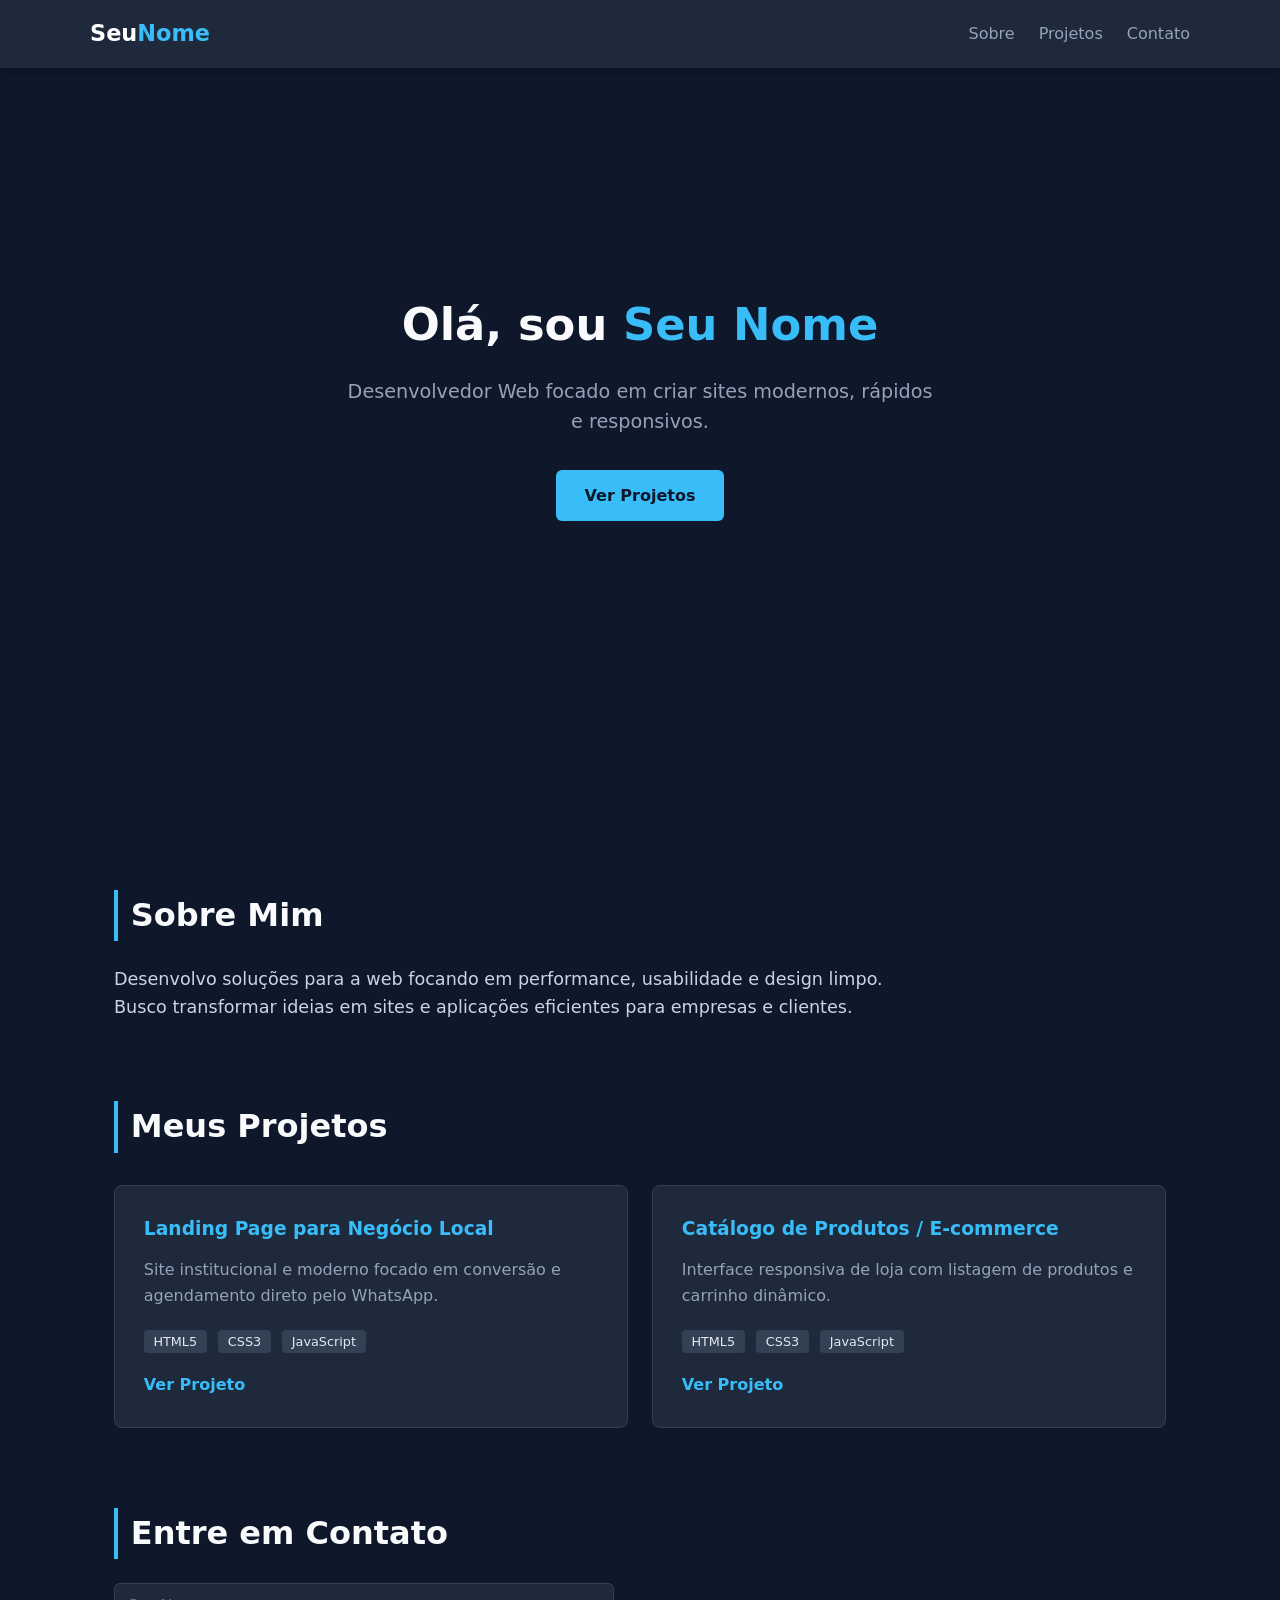
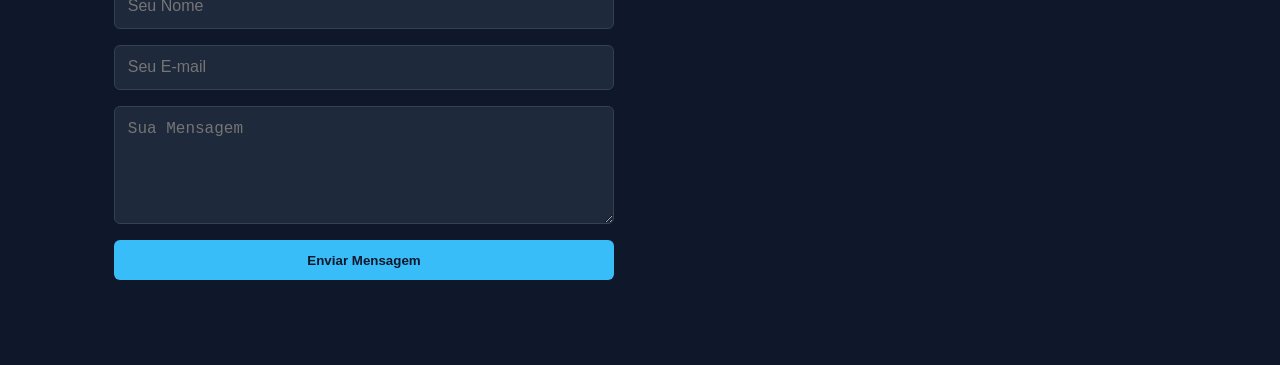
==== index.html @ a0686965 "first commit" ====
<!DOCTYPE html>
<html lang="pt-BR">
<head>
    <meta charset="UTF-8">
    <meta name="viewport" content="width=device-width, initial-scale=1.0">
    <title>Seu Nome | Desenvolvedor Web</title>
    <link rel="stylesheet" href="style.css">
</head>
<body>
    <!-- Cabeçalho / Navegação -->
    <header>
        <nav class="nav-container">
            <a href="#" class="logo">Seu<span>Nome</span></a>
            <ul class="nav-links">
                <li><a href="#sobre">Sobre</a></li>
                <li><a href="#projetos">Projetos</a></li>
                <li><a href="#contato">Contato</a></li>
            </ul>
        </nav>
    </header>

    <!-- Apresentação (Hero) -->
    <section class="hero">
        <h1>Olá, sou <span class="highlight">Seu Nome</span></h1>
        <p>Desenvolvedor Web focado em criar sites modernos, rápidos e responsivos.</p>
        <a href="#projetos" class="btn">Ver Projetos</a>
    </section>

    <!-- Sobre Mim -->
    <section id="sobre" class="section">
        <h2>Sobre Mim</h2>
        <p class="sobre-texto">
            Desenvolvo soluções para a web focando em performance, usabilidade e design limpo. Busco transformar ideias em sites e aplicações eficientes para empresas e clientes.
        </p>
    </section>

    <!-- Projetos -->
    <section id="projetos" class="section">
        <h2>Meus Projetos</h2>
        <div class="grid-projetos">
            <!-- Card Projeto 1 -->
            <div class="card">
                <h3>Landing Page para Negócio Local</h3>
                <p>Site institucional e moderno focado em conversão e agendamento direto pelo WhatsApp.</p>
                <div class="tags">
                    <span>HTML5</span> <span>CSS3</span> <span>JavaScript</span>
                </div>
                <a href="#" class="btn-card">Ver Projeto</a>
            </div>

            <!-- Card Projeto 2 -->
            <div class="card">
                <h3>Catálogo de Produtos / E-commerce</h3>
                <p>Interface responsiva de loja com listagem de produtos e carrinho dinâmico.</p>
                <div class="tags">
                    <span>HTML5</span> <span>CSS3</span> <span>JavaScript</span>
                </div>
                <a href="#" class="btn-card">Ver Projeto</a>
            </div>
        </div>
    </section>

    <!-- Contato -->
    <section id="contato" class="section">
        <h2>Entre em Contato</h2>
        <form id="form-contato">
            <input type="text" placeholder="Seu Nome" required>
            <input type="email" placeholder="Seu E-mail" required>
            <textarea placeholder="Sua Mensagem" rows="5" required></textarea>
            <button type="submit" class="btn">Enviar Mensagem</button>
        </form>
    </section>

    <script src="script.js"></script>
</body>
</html>
---- style.css ----
/* Reset e Estilos Gerais */
* {
    margin: 0;
    padding: 0;
    box-sizing: border-box;
}

body {
    font-family: system-ui, -apple-system, BlinkMacSystemFont, 'Segoe UI', Roboto, sans-serif;
    background-color: #0f172a;
    color: #f8fafc;
    line-height: 1.6;
}

/* Header & Navegação */
header {
    background-color: #1e293b;
    padding: 1rem 2rem;
    position: fixed;
    width: 100%;
    top: 0;
    z-index: 100;
    box-shadow: 0 4px 6px -1px rgba(0, 0, 0, 0.3);
}

.nav-container {
    display: flex;
    justify-content: space-between;
    align-items: center;
    max-width: 1100px;
    margin: 0 auto;
}

.logo {
    font-size: 1.4rem;
    font-weight: bold;
    color: #ffffff;
    text-decoration: none;
}

.logo span {
    color: #38bdf8;
}

.nav-links {
    display: flex;
    list-style: none;
    gap: 1.5rem;
}

.nav-links a {
    color: #94a3b8;
    text-decoration: none;
    transition: color 0.3s;
}

.nav-links a:hover {
    color: #38bdf8;
}

/* Hero Section */
.hero {
    height: 90vh;
    display: flex;
    flex-direction: column;
    justify-content: center;
    align-items: center;
    text-align: center;
    padding: 0 1rem;
}

.hero h1 {
    font-size: 2.8rem;
    margin-bottom: 1rem;
}

.highlight {
    color: #38bdf8;
}

.hero p {
    font-size: 1.2rem;
    color: #94a3b8;
    max-width: 600px;
    margin-bottom: 2rem;
}

.btn {
    background-color: #38bdf8;
    color: #0f172a;
    padding: 0.8rem 1.8rem;
    border-radius: 6px;
    text-decoration: none;
    font-weight: bold;
    border: none;
    cursor: pointer;
    transition: background-color 0.3s, transform 0.2s;
}

.btn:hover {
    background-color: #0284c7;
    color: #ffffff;
    transform: translateY(-2px);
}

/* Seções Principais */
.section {
    max-width: 1100px;
    margin: 5rem auto;
    padding: 0 1.5rem;
}

.section h2 {
    font-size: 2rem;
    margin-bottom: 1.5rem;
    border-left: 4px solid #38bdf8;
    padding-left: 0.8rem;
}

.sobre-texto {
    color: #cbd5e1;
    font-size: 1.1rem;
    max-width: 800px;
}

/* Grid de Projetos */
.grid-projetos {
    display: grid;
    grid-template-columns: repeat(auto-fit, minmax(300px, 1fr));
    gap: 1.5rem;
    margin-top: 2rem;
}

.card {
    background-color: #1e293b;
    padding: 1.8rem;
    border-radius: 8px;
    border: 1px solid #334155;
    display: flex;
    flex-direction: column;
    justify-content: space-between;
    transition: transform 0.3s, border-color 0.3s;
}

.card:hover {
    transform: translateY(-5px);
    border-color: #38bdf8;
}

.card h3 {
    color: #38bdf8;
    margin-bottom: 0.8rem;
}

.card p {
    color: #94a3b8;
    margin-bottom: 1.2rem;
}

.tags {
    margin-bottom: 1.2rem;
}

.tags span {
    background-color: #334155;
    color: #e2e8f0;
    font-size: 0.8rem;
    padding: 0.25rem 0.6rem;
    border-radius: 4px;
    margin-right: 0.4rem;
}

.btn-card {
    color: #38bdf8;
    text-decoration: none;
    font-weight: bold;
}

.btn-card:hover {
    text-decoration: underline;
}

/* Form de Contato */
form {
    display: flex;
    flex-direction: column;
    gap: 1rem;
    max-width: 500px;
    margin-top: 1.5rem;
}

input, textarea {
    padding: 0.8rem;
    border-radius: 6px;
    border: 1px solid #334155;
    background-color: #1e293b;
    color: #ffffff;
    font-size: 1rem;
}

input:focus, textarea:focus {
    outline: none;
    border-color: #38bdf8;
}
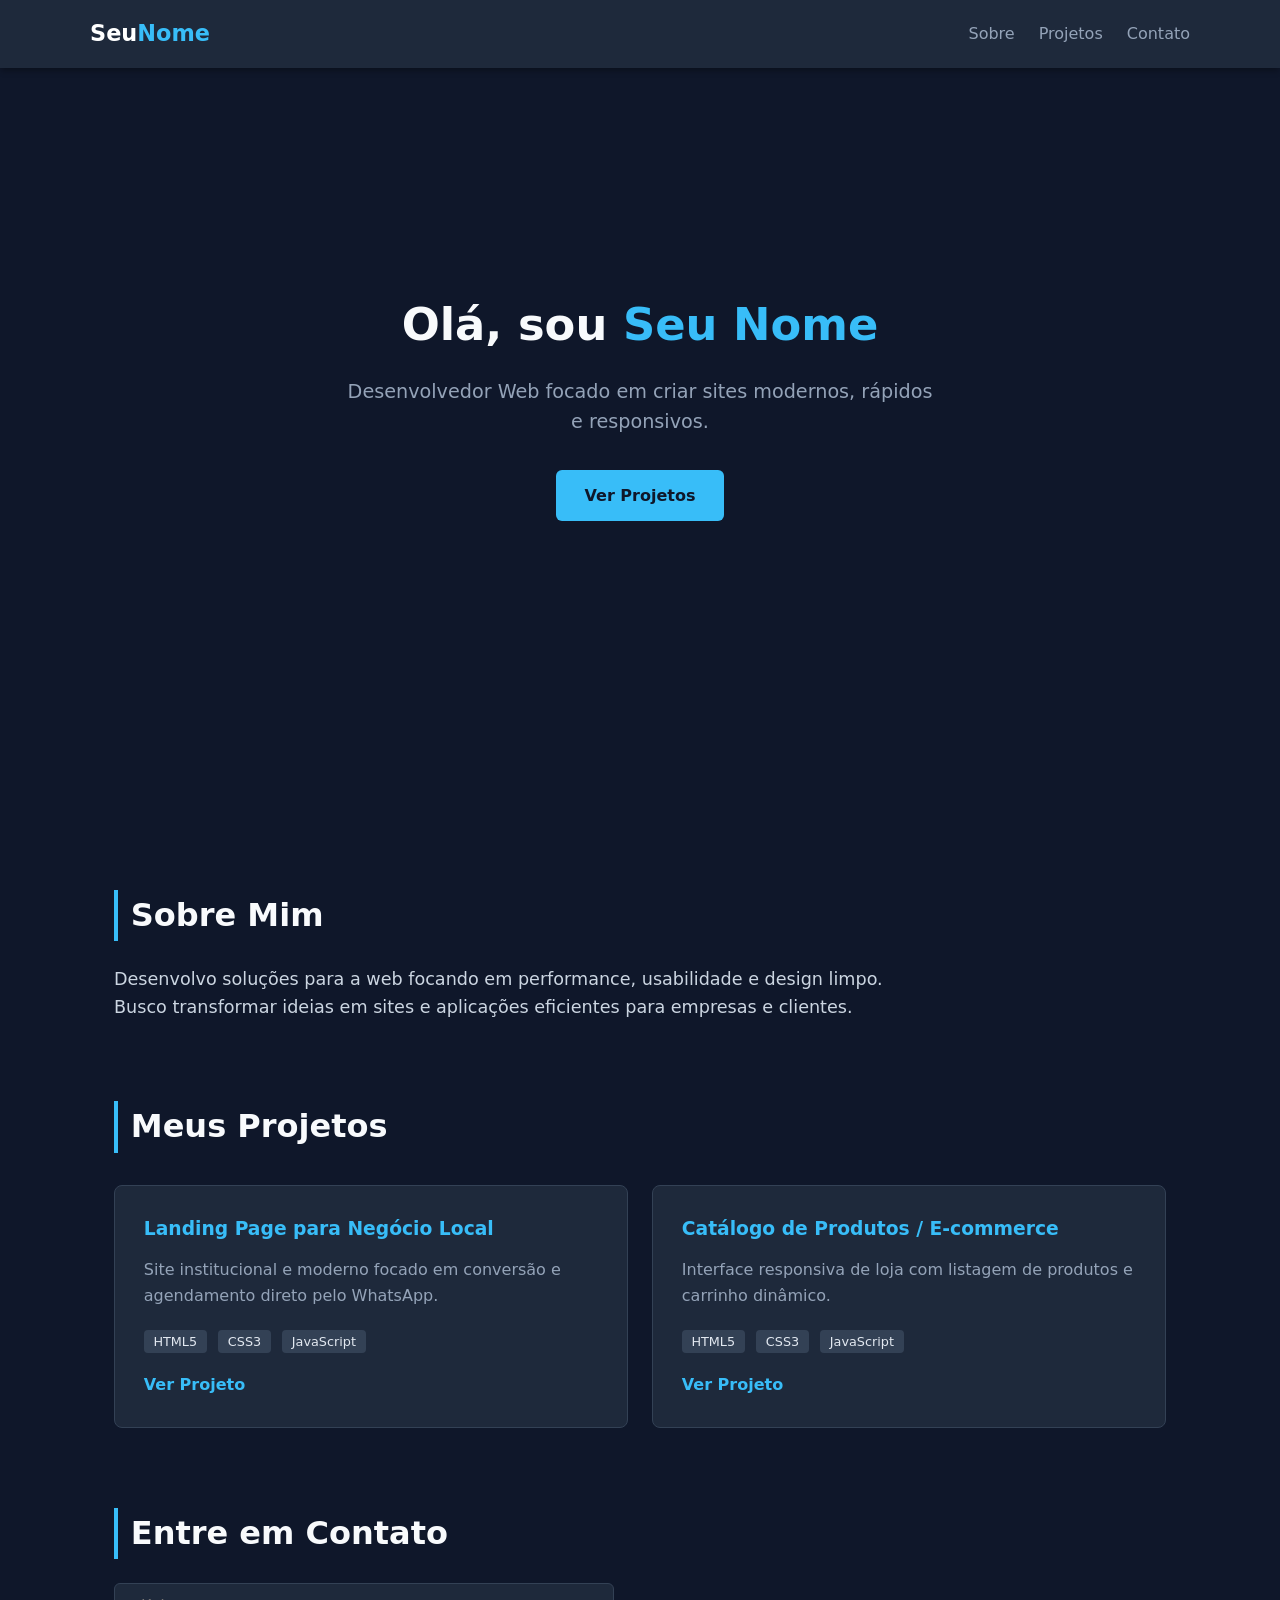
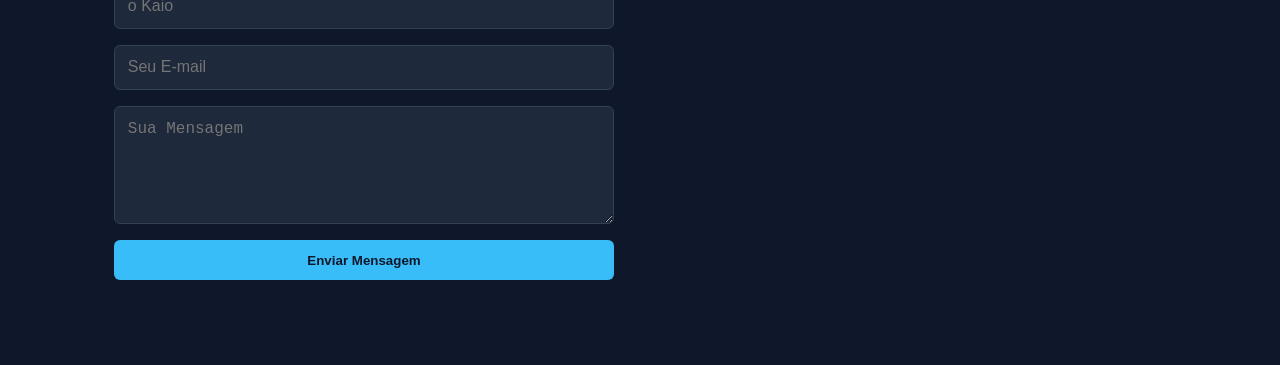
==== commit adc43846: "Atualizando o index.html" ====
--- a/index.html
+++ b/index.html
@@ -64,7 +64,7 @@
     <section id="contato" class="section">
         <h2>Entre em Contato</h2>
         <form id="form-contato">
-            <input type="text" placeholder="Seu Nome" required>
+            <input type="text" placeholder="o Kaio" required>
             <input type="email" placeholder="Seu E-mail" required>
             <textarea placeholder="Sua Mensagem" rows="5" required></textarea>
             <button type="submit" class="btn">Enviar Mensagem</button>
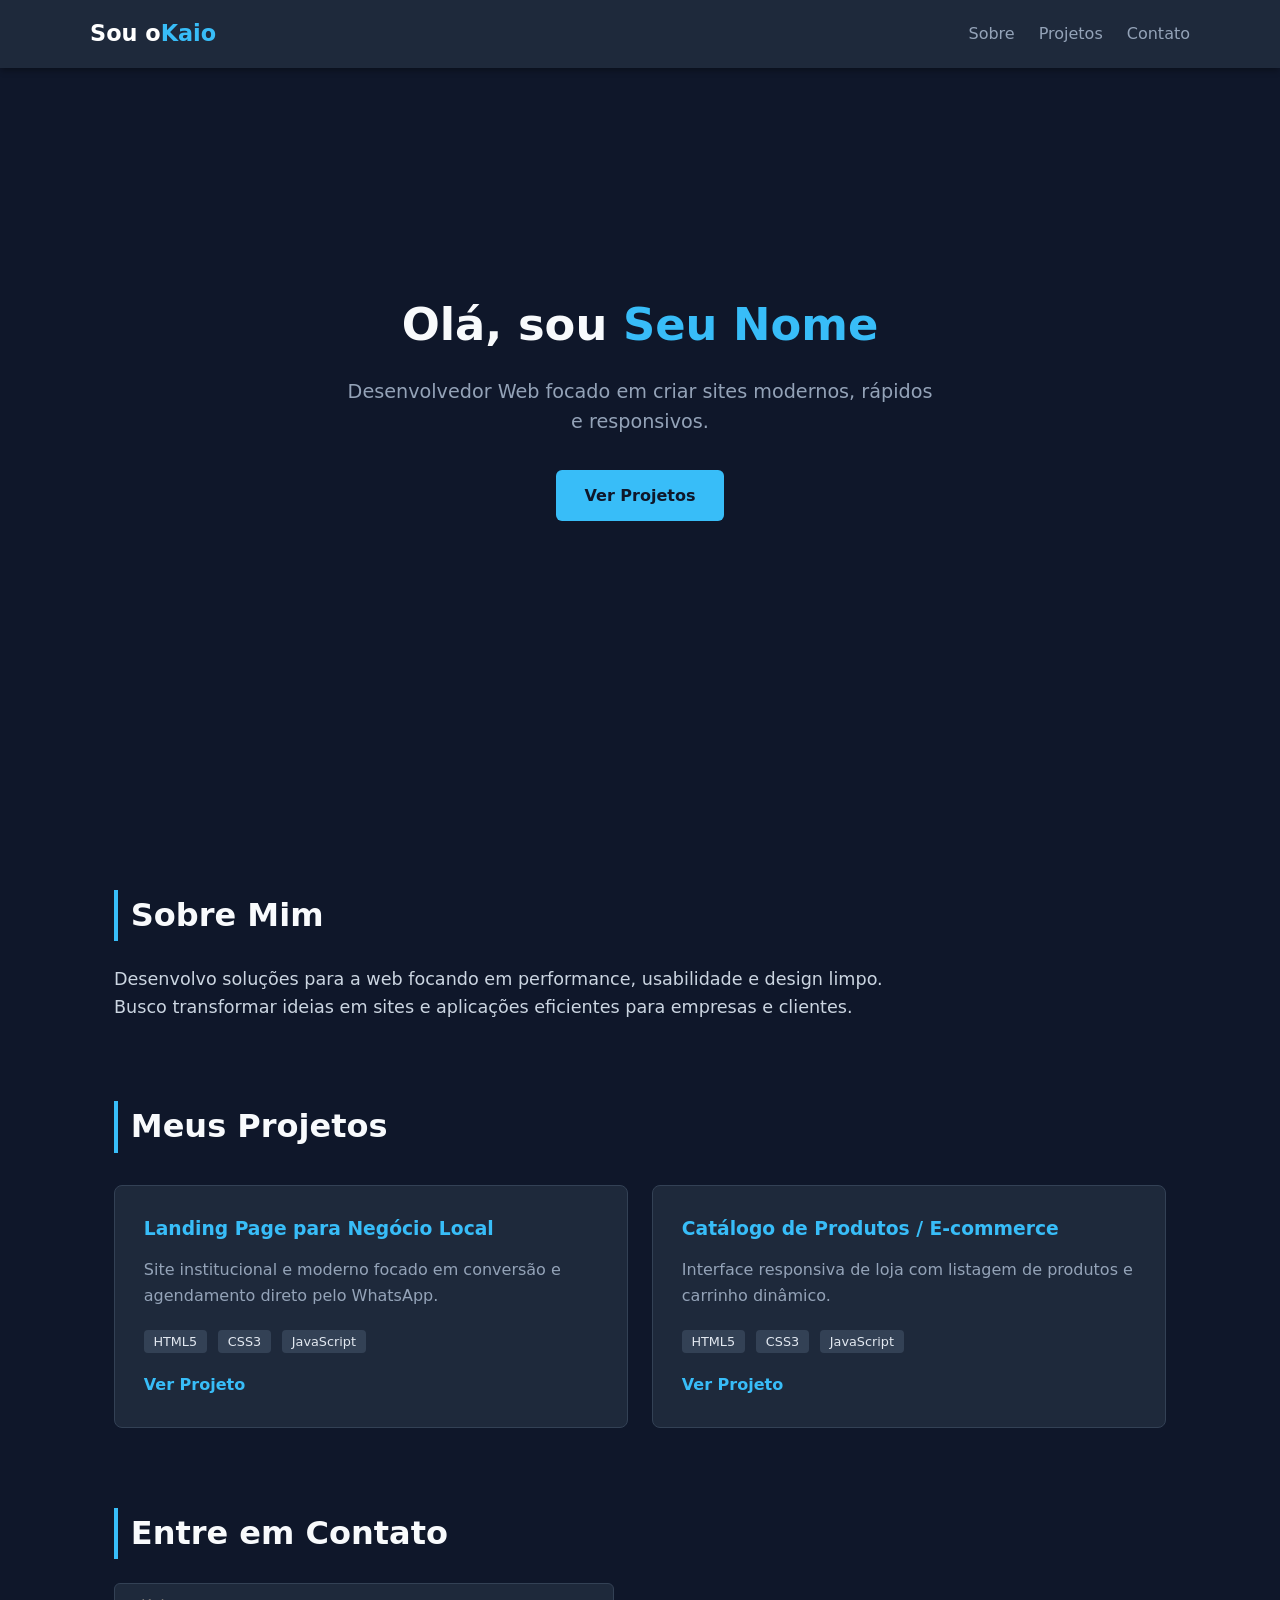
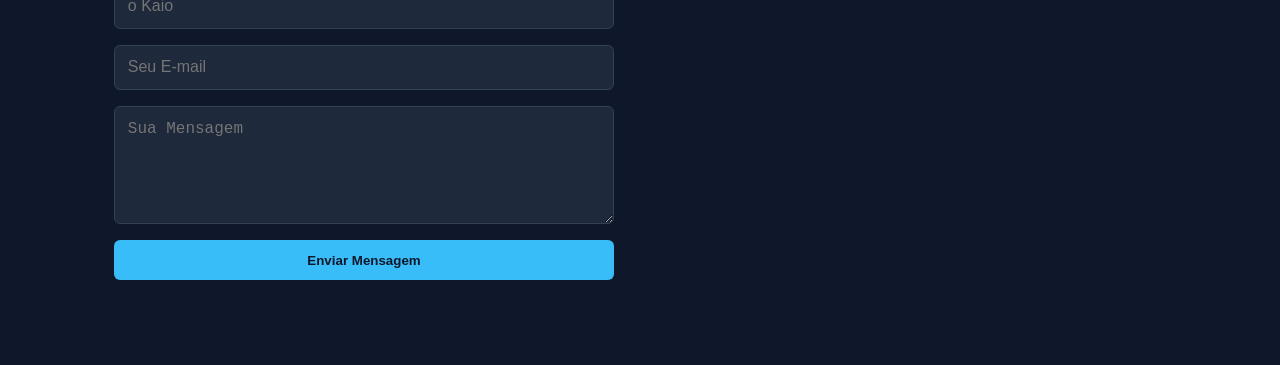
==== commit ac43761a: "Alterando título" ====
--- a/index.html
+++ b/index.html
@@ -10,7 +10,7 @@
     <!-- Cabeçalho / Navegação -->
     <header>
         <nav class="nav-container">
-            <a href="#" class="logo">Seu<span>Nome</span></a>
+            <a href="#" class="logo">Sou o<span>Kaio</span></a>
             <ul class="nav-links">
                 <li><a href="#sobre">Sobre</a></li>
                 <li><a href="#projetos">Projetos</a></li>
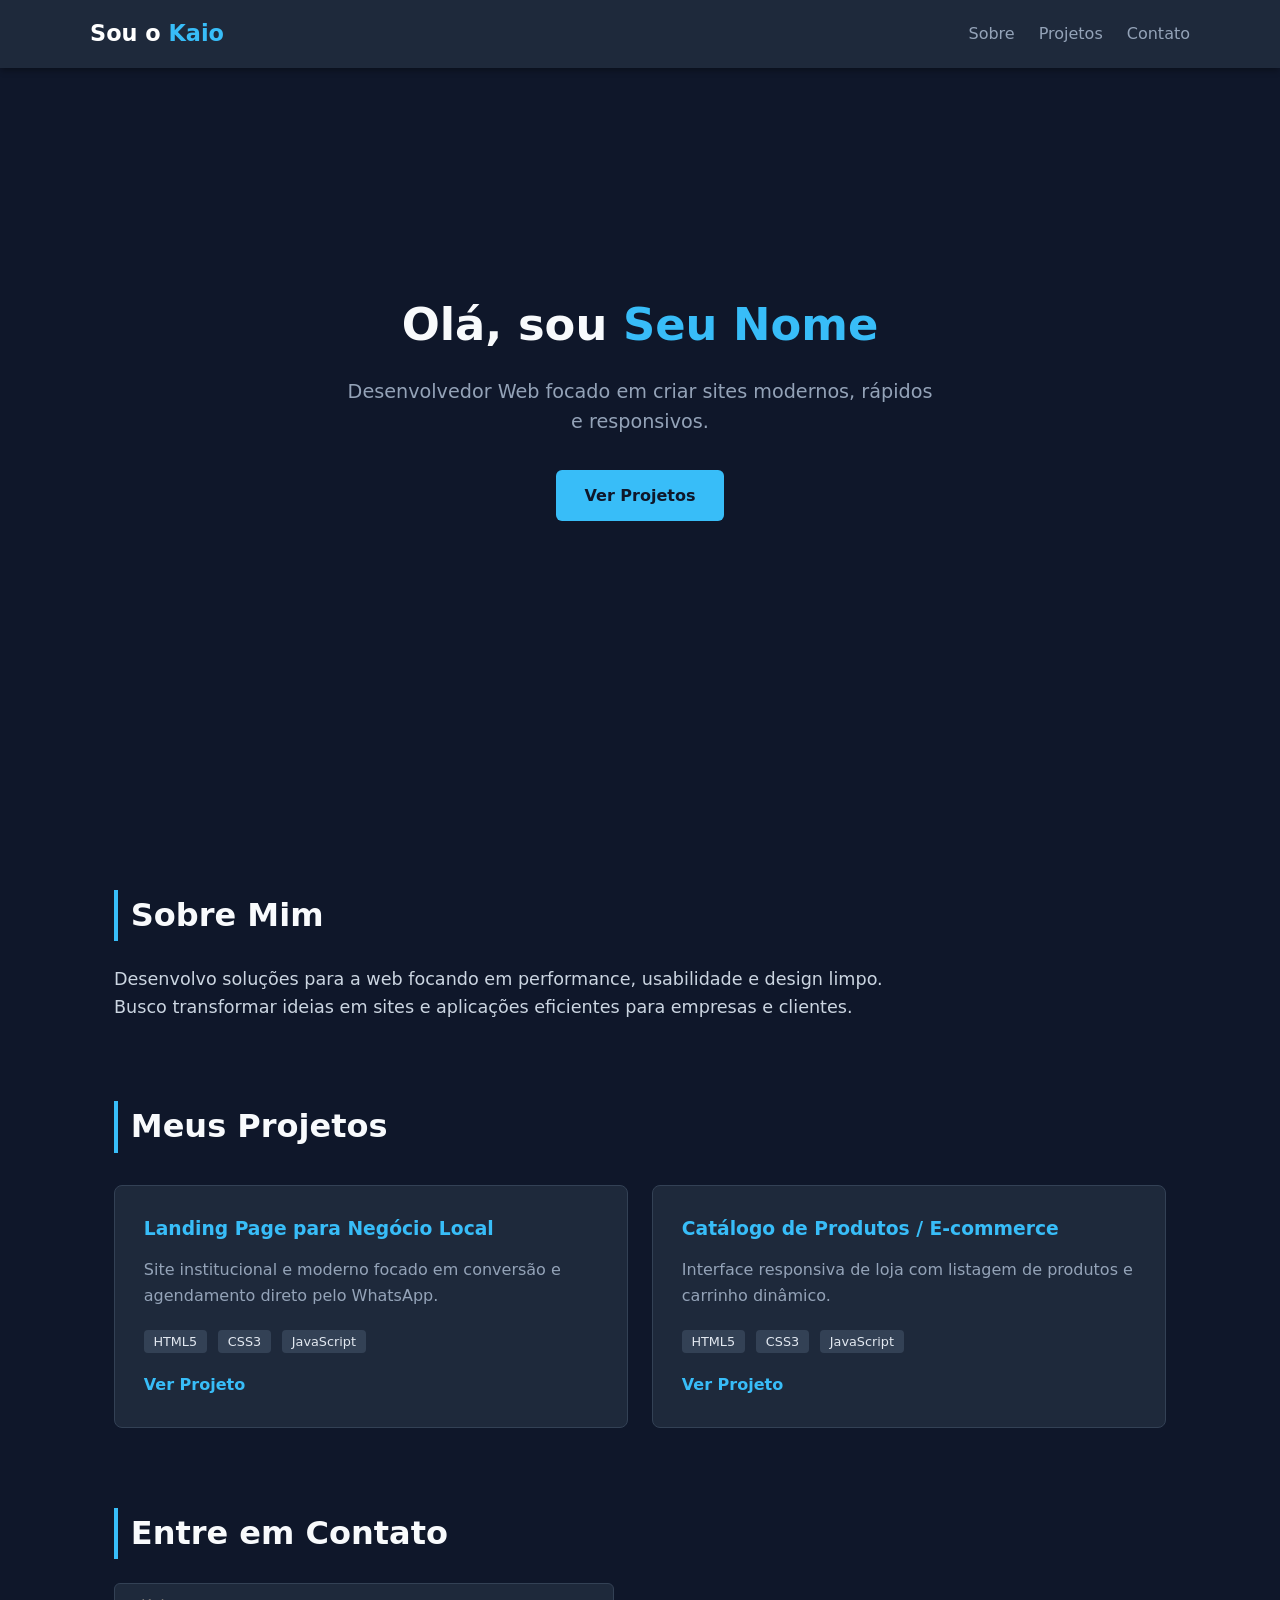
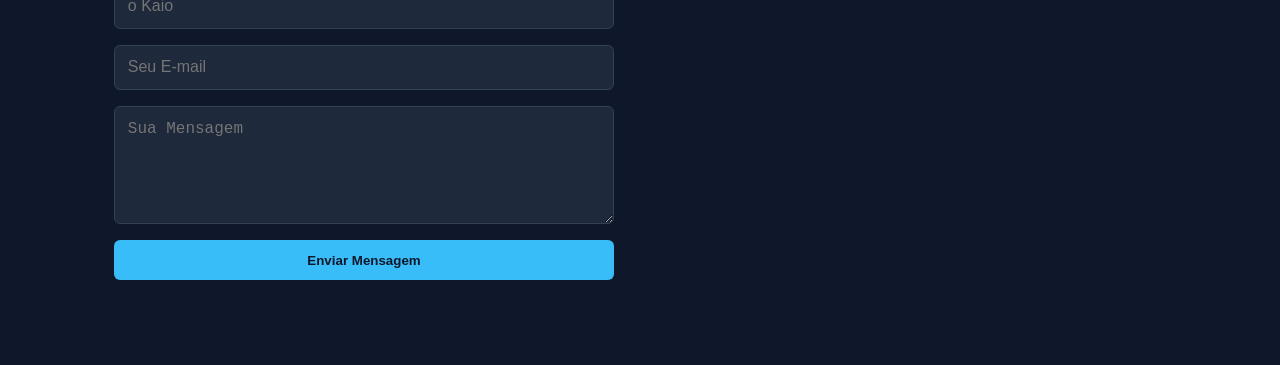
==== commit 1379a5aa: "ajuste" ====
--- a/index.html
+++ b/index.html
@@ -10,7 +10,7 @@
     <!-- Cabeçalho / Navegação -->
     <header>
         <nav class="nav-container">
-            <a href="#" class="logo">Sou o<span>Kaio</span></a>
+            <a href="#" class="logo">Sou o <span>Kaio</span></a>
             <ul class="nav-links">
                 <li><a href="#sobre">Sobre</a></li>
                 <li><a href="#projetos">Projetos</a></li>
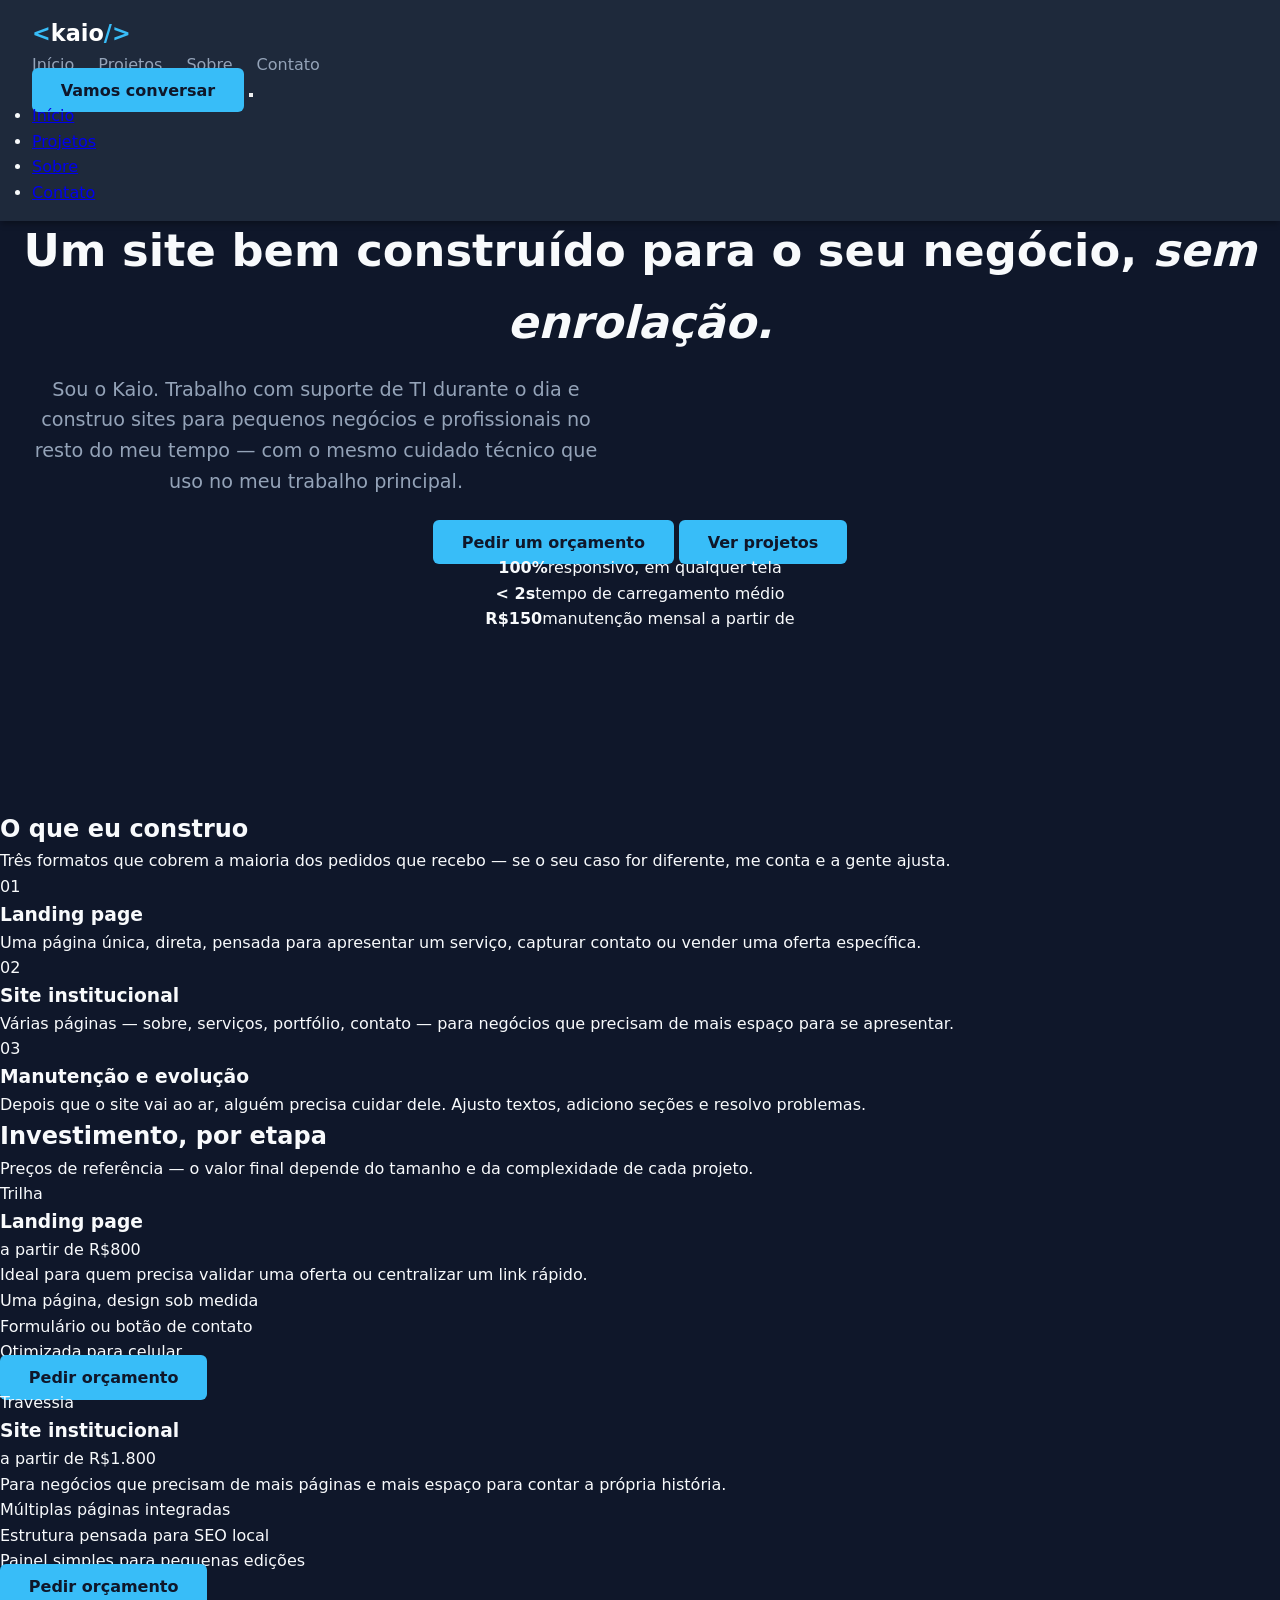
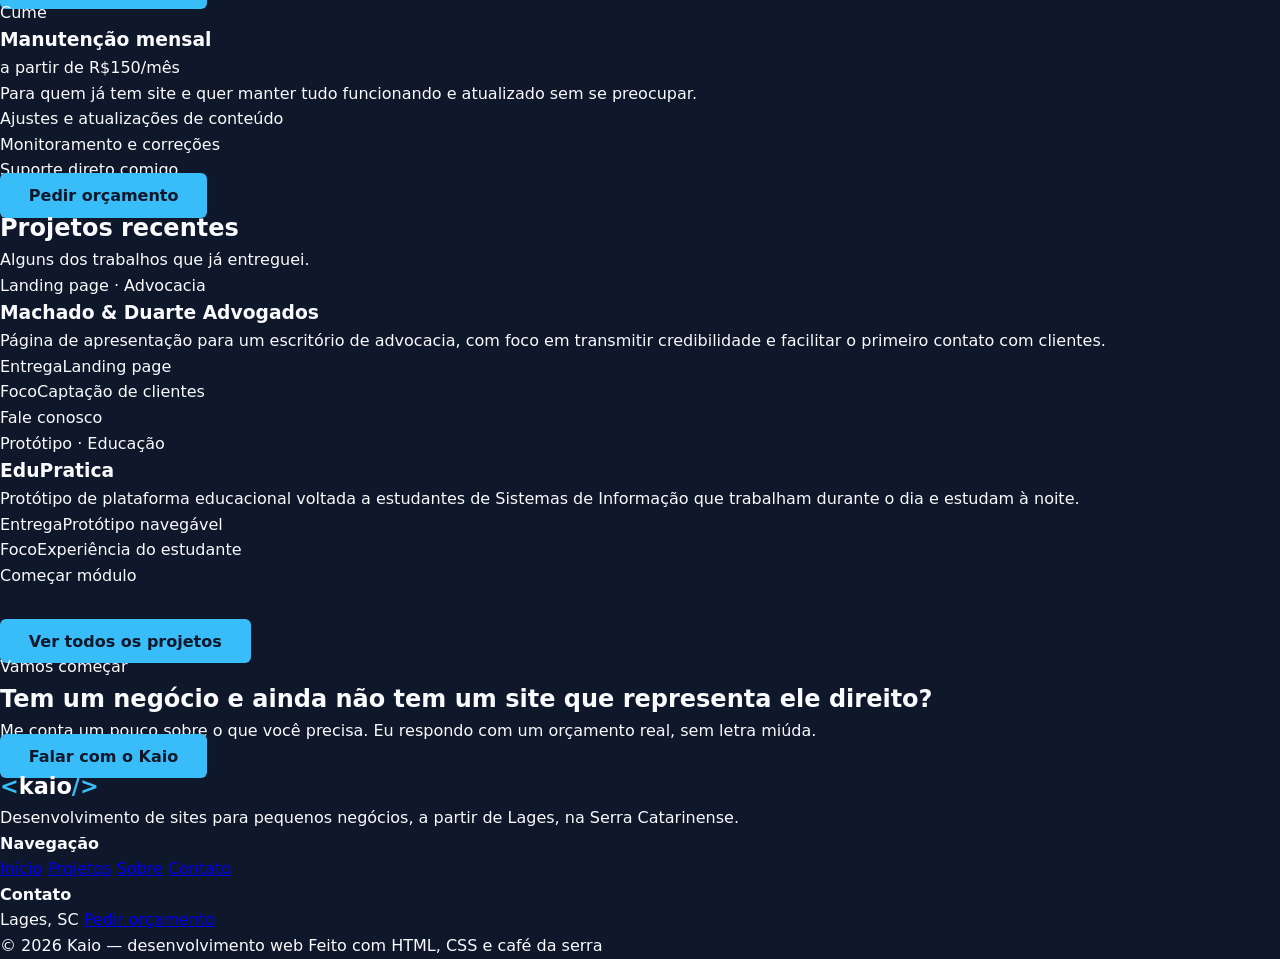
==== commit 7c98f1ff: "Alterando o index" ====
--- a/index.html
+++ b/index.html
@@ -1,76 +1,255 @@
-<!DOCTYPE html>
+<!doctype html>
 <html lang="pt-BR">
 <head>
-    <meta charset="UTF-8">
-    <meta name="viewport" content="width=device-width, initial-scale=1.0">
-    <title>Seu Nome | Desenvolvedor Web</title>
-    <link rel="stylesheet" href="style.css">
+<meta charset="UTF-8">
+<meta name="viewport" content="width=device-width, initial-scale=1.0">
+<title>Kaio — desenvolvimento de sites em Lages, SC</title>
+<meta name="description" content="Sites rápidos, bem construídos e sob medida para pequenos negócios e profissionais da Serra Catarinense.">
+<link rel="preconnect" href="https://fonts.googleapis.com">
+<link rel="stylesheet" href="style.css">
 </head>
 <body>
-    <!-- Cabeçalho / Navegação -->
-    <header>
-        <nav class="nav-container">
-            <a href="#" class="logo">Sou o <span>Kaio</span></a>
-            <ul class="nav-links">
-                <li><a href="#sobre">Sobre</a></li>
-                <li><a href="#projetos">Projetos</a></li>
-                <li><a href="#contato">Contato</a></li>
-            </ul>
-        </nav>
-    </header>
-
-    <!-- Apresentação (Hero) -->
-    <section class="hero">
-        <h1>Olá, sou <span class="highlight">Seu Nome</span></h1>
-        <p>Desenvolvedor Web focado em criar sites modernos, rápidos e responsivos.</p>
-        <a href="#projetos" class="btn">Ver Projetos</a>
-    </section>
-
-    <!-- Sobre Mim -->
-    <section id="sobre" class="section">
-        <h2>Sobre Mim</h2>
-        <p class="sobre-texto">
-            Desenvolvo soluções para a web focando em performance, usabilidade e design limpo. Busco transformar ideias em sites e aplicações eficientes para empresas e clientes.
-        </p>
-    </section>
-
-    <!-- Projetos -->
-    <section id="projetos" class="section">
-        <h2>Meus Projetos</h2>
-        <div class="grid-projetos">
-            <!-- Card Projeto 1 -->
-            <div class="card">
-                <h3>Landing Page para Negócio Local</h3>
-                <p>Site institucional e moderno focado em conversão e agendamento direto pelo WhatsApp.</p>
-                <div class="tags">
-                    <span>HTML5</span> <span>CSS3</span> <span>JavaScript</span>
-                </div>
-                <a href="#" class="btn-card">Ver Projeto</a>
-            </div>
-
-            <!-- Card Projeto 2 -->
-            <div class="card">
-                <h3>Catálogo de Produtos / E-commerce</h3>
-                <p>Interface responsiva de loja com listagem de produtos e carrinho dinâmico.</p>
-                <div class="tags">
-                    <span>HTML5</span> <span>CSS3</span> <span>JavaScript</span>
-                </div>
-                <a href="#" class="btn-card">Ver Projeto</a>
-            </div>
-        </div>
-    </section>
-
-    <!-- Contato -->
-    <section id="contato" class="section">
-        <h2>Entre em Contato</h2>
-        <form id="form-contato">
-            <input type="text" placeholder="o Kaio" required>
-            <input type="email" placeholder="Seu E-mail" required>
-            <textarea placeholder="Sua Mensagem" rows="5" required></textarea>
-            <button type="submit" class="btn">Enviar Mensagem</button>
-        </form>
-    </section>
-
-    <script src="script.js"></script>
+
+<header class="site-header">
+  <nav class="container nav">
+    <a href="index.html" class="logo"><span class="brk">&lt;</span>kaio<span class="brk">/&gt;</span></a>
+    <ul class="nav-links">
+      <li><a href="index.html" class="active">Início</a></li>
+      <li><a href="portfolio.html">Projetos</a></li>
+      <li><a href="sobre.html">Sobre</a></li>
+      <li><a href="contato.html">Contato</a></li>
+    </ul>
+    <div class="nav-cta">
+      <a href="contato.html" class="btn btn-ghost">Vamos conversar</a>
+      <button class="nav-toggle" aria-label="Abrir menu" aria-expanded="false"><span></span></button>
+    </div>
+  </nav>
+  <div class="mobile-menu">
+    <ul>
+      <li><a href="index.html">Início</a></li>
+      <li><a href="portfolio.html">Projetos</a></li>
+      <li><a href="sobre.html">Sobre</a></li>
+      <li><a href="contato.html">Contato</a></li>
+    </ul>
+  </div>
+</header>
+
+<main>
+
+  <!-- HERO -->
+  <div class="ridge-wrap hero">
+    <div class="mist"></div>
+    <div class="container hero-inner">
+      <p class="eyebrow">Desenvolvimento web · Lages, Serra Catarinense</p>
+      <h1>Um site bem construído para o seu negócio, <em>sem enrolação.</em></h1>
+      <p class="hero-sub">Sou o Kaio. Trabalho com suporte de TI durante o dia e construo sites para pequenos negócios e profissionais no resto do meu tempo — com o mesmo cuidado técnico que uso no meu trabalho principal.</p>
+      <div class="hero-actions">
+        <a href="contato.html" class="btn btn-primary">Pedir um orçamento</a>
+        <a href="portfolio.html" class="btn btn-on-dark">Ver projetos</a>
+      </div>
+      <div class="hero-stats">
+        <div class="stat"><b>100%</b><span>responsivo, em qualquer tela</span></div>
+        <div class="stat"><b>&lt; 2s</b><span>tempo de carregamento médio</span></div>
+        <div class="stat"><b>R$150</b><span>manutenção mensal a partir de</span></div>
+      </div>
+    </div>
+    <div class="ridge-svg">
+      <svg viewBox="0 0 1400 460" preserveAspectRatio="xMidYMax slice" xmlns="http://www.w3.org/2000/svg" aria-hidden="true">
+        <path d="M0,460 L0,210 L120,150 L230,195 L310,120 L420,175 L520,95 L610,160 L700,110 L800,170 L890,100 L980,165 L1080,115 L1180,180 L1280,130 L1400,190 L1400,460 Z" fill="#26392F" opacity="0.55"/>
+        <path d="M0,460 L0,270 L90,230 L190,285 L280,215 L380,265 L470,205 L560,255 L650,195 L760,260 L850,200 L950,255 L1050,210 L1150,270 L1260,220 L1400,275 L1400,460 Z" fill="#1D2E27" opacity="0.75"/>
+        <path d="M0,460 L0,330 L70,300 L150,345 L240,305 L330,350 L410,300 L500,340 L590,295 L680,345 L760,300 L850,340 L940,300 L1030,345 L1120,305 L1220,350 L1310,310 L1400,345 L1400,460 Z" fill="#13201B"/>
+        <g fill="#0D1613">
+          <g transform="translate(150,300)"><rect x="-2" y="18" width="4" height="20"/><path d="M-22,18 L22,18 L0,2 Z"/><path d="M-17,8 L17,8 L0,-8 Z"/><path d="M-11,-2 L11,-2 L0,-16 Z"/></g>
+          <g transform="translate(410,296) scale(0.85)"><rect x="-2" y="18" width="4" height="20"/><path d="M-22,18 L22,18 L0,2 Z"/><path d="M-17,8 L17,8 L0,-8 Z"/><path d="M-11,-2 L11,-2 L0,-16 Z"/></g>
+          <g transform="translate(590,292) scale(1.1)"><rect x="-2" y="18" width="4" height="22"/><path d="M-24,18 L24,18 L0,2 Z"/><path d="M-18,8 L18,8 L0,-9 Z"/><path d="M-12,-2 L12,-2 L0,-18 Z"/></g>
+          <g transform="translate(850,296) scale(0.9)"><rect x="-2" y="18" width="4" height="20"/><path d="M-22,18 L22,18 L0,2 Z"/><path d="M-17,8 L17,8 L0,-8 Z"/><path d="M-11,-2 L11,-2 L0,-16 Z"/></g>
+          <g transform="translate(1030,300) scale(0.8)"><rect x="-2" y="18" width="4" height="18"/><path d="M-20,18 L20,18 L0,2 Z"/><path d="M-15,8 L15,8 L0,-7 Z"/><path d="M-10,-2 L10,-2 L0,-14 Z"/></g>
+          <g transform="translate(1230,304) scale(1)"><rect x="-2" y="18" width="4" height="20"/><path d="M-22,18 L22,18 L0,2 Z"/><path d="M-17,8 L17,8 L0,-8 Z"/><path d="M-11,-2 L11,-2 L0,-16 Z"/></g>
+        </g>
+      </svg>
+    </div>
+  </div>
+
+  <!-- SERVIÇOS -->
+  <section id="servicos">
+    <div class="container">
+      <div class="section-head">
+        <h2>O que eu construo</h2>
+        <p>Três formatos que cobrem a maioria dos pedidos que recebo — se o seu caso for diferente, me conta e a gente ajusta.</p>
+      </div>
+      <div class="services">
+        <div class="service-card">
+          <span class="num">01</span>
+          <h3>Landing page</h3>
+          <p>Uma página única, direta, pensada para apresentar um serviço, capturar contato ou vender uma oferta específica.</p>
+        </div>
+        <div class="service-card">
+          <span class="num">02</span>
+          <h3>Site institucional</h3>
+          <p>Várias páginas — sobre, serviços, portfólio, contato — para negócios que precisam de mais espaço para se apresentar.</p>
+        </div>
+        <div class="service-card">
+          <span class="num">03</span>
+          <h3>Manutenção e evolução</h3>
+          <p>Depois que o site vai ao ar, alguém precisa cuidar dele. Ajusto textos, adiciono seções e resolvo problemas.</p>
+        </div>
+      </div>
+    </div>
+  </section>
+
+  <!-- PREÇOS -->
+  <section class="on-fog-dim" id="precos">
+    <div class="container">
+      <div class="section-head">
+        <h2>Investimento, por etapa</h2>
+        <p>Preços de referência — o valor final depende do tamanho e da complexidade de cada projeto.</p>
+      </div>
+      <div class="trail">
+        <div class="trail-tier">
+          <span class="trail-mark">Trilha</span>
+          <h3>Landing page</h3>
+          <div class="trail-price">a partir de R$800</div>
+          <p class="trail-desc">Ideal para quem precisa validar uma oferta ou centralizar um link rápido.</p>
+          <ul class="trail-list">
+            <li>Uma página, design sob medida</li>
+            <li>Formulário ou botão de contato</li>
+            <li>Otimizada para celular</li>
+          </ul>
+          <a href="contato.html" class="btn btn-ghost">Pedir orçamento</a>
+        </div>
+        <div class="trail-tier is-featured">
+          <span class="trail-mark">Travessia</span>
+          <h3>Site institucional</h3>
+          <div class="trail-price">a partir de R$1.800</div>
+          <p class="trail-desc">Para negócios que precisam de mais páginas e mais espaço para contar a própria história.</p>
+          <ul class="trail-list">
+            <li>Múltiplas páginas integradas</li>
+            <li>Estrutura pensada para SEO local</li>
+            <li>Painel simples para pequenas edições</li>
+          </ul>
+          <a href="contato.html" class="btn btn-primary">Pedir orçamento</a>
+        </div>
+        <div class="trail-tier">
+          <span class="trail-mark">Cume</span>
+          <h3>Manutenção mensal</h3>
+          <div class="trail-price">a partir de R$150<span>/mês</span></div>
+          <p class="trail-desc">Para quem já tem site e quer manter tudo funcionando e atualizado sem se preocupar.</p>
+          <ul class="trail-list">
+            <li>Ajustes e atualizações de conteúdo</li>
+            <li>Monitoramento e correções</li>
+            <li>Suporte direto comigo</li>
+          </ul>
+          <a href="contato.html" class="btn btn-ghost">Pedir orçamento</a>
+        </div>
+      </div>
+    </div>
+  </section>
+
+  <!-- PORTFOLIO PREVIEW -->
+  <section id="projetos-preview">
+    <div class="container">
+      <div class="section-head">
+        <h2>Projetos recentes</h2>
+        <p>Alguns dos trabalhos que já entreguei.</p>
+      </div>
+    </div>
+    <div class="container">
+      <div class="case-list">
+        <div class="case">
+          <div class="case-info">
+            <span class="case-tag">Landing page · Advocacia</span>
+            <h3>Machado &amp; Duarte Advogados</h3>
+            <p>Página de apresentação para um escritório de advocacia, com foco em transmitir credibilidade e facilitar o primeiro contato com clientes.</p>
+            <div class="case-meta">
+              <div><span>Entrega</span>Landing page</div>
+              <div><span>Foco</span>Captação de clientes</div>
+            </div>
+          </div>
+          <div class="case-visual">
+            <div class="mock-browser">
+              <div class="mock-bar"><i></i><i></i><i></i></div>
+              <div class="mock-body">
+                <div class="mock-line w40"></div>
+                <div class="mock-line w80"></div>
+                <div class="mock-line w60"></div>
+                <span class="mock-btn">Fale conosco</span>
+              </div>
+            </div>
+          </div>
+        </div>
+        <div class="case">
+          <div class="case-info">
+            <span class="case-tag">Protótipo · Educação</span>
+            <h3>EduPratica</h3>
+            <p>Protótipo de plataforma educacional voltada a estudantes de Sistemas de Informação que trabalham durante o dia e estudam à noite.</p>
+            <div class="case-meta">
+              <div><span>Entrega</span>Protótipo navegável</div>
+              <div><span>Foco</span>Experiência do estudante</div>
+            </div>
+          </div>
+          <div class="case-visual">
+            <div class="mock-browser">
+              <div class="mock-bar"><i></i><i></i><i></i></div>
+              <div class="mock-body">
+                <div class="mock-line w60"></div>
+                <div class="mock-line w40"></div>
+                <div class="mock-line w80"></div>
+                <span class="mock-btn">Começar módulo</span>
+              </div>
+            </div>
+          </div>
+        </div>
+      </div>
+    </div>
+    <div class="container text-center" style="margin-top: 40px;">
+      <a href="portfolio.html" class="btn btn-ghost">Ver todos os projetos</a>
+    </div>
+  </section>
+
+  <!-- CTA FINAL -->
+  <div class="ridge-wrap">
+    <div class="mist"></div>
+    <div class="container cta-block">
+      <p class="eyebrow" style="justify-content:center;">Vamos começar</p>
+      <h2 style="color:var(--fog);">Tem um negócio e ainda não tem um site que representa ele direito?</h2>
+      <p>Me conta um pouco sobre o que você precisa. Eu respondo com um orçamento real, sem letra miúda.</p>
+      <div class="hero-actions">
+        <a href="contato.html" class="btn btn-primary">Falar com o Kaio</a>
+      </div>
+    </div>
+  </div>
+
+</main>
+
+<footer>
+  <div class="container">
+    <div class="footer-top">
+      <div class="footer-brand">
+        <a href="index.html" class="logo"><span class="brk">&lt;</span>kaio<span class="brk">/&gt;</span></a>
+        <p>Desenvolvimento de sites para pequenos negócios, a partir de Lages, na Serra Catarinense.</p>
+      </div>
+      <div class="footer-cols">
+        <div class="footer-col">
+          <h4>Navegação</h4>
+          <a href="index.html">Início</a>
+          <a href="portfolio.html">Projetos</a>
+          <a href="sobre.html">Sobre</a>
+          <a href="contato.html">Contato</a>
+        </div>
+        <div class="footer-col">
+          <h4>Contato</h4>
+          <span>Lages, SC</span>
+          <a href="contato.html">Pedir orçamento</a>
+        </div>
+      </div>
+    </div>
+    <div class="footer-bottom">
+      <span>© <span class="js-year">2026</span> Kaio — desenvolvimento web</span>
+      <span>Feito com HTML, CSS e café da serra</span>
+    </div>
+  </div>
+</footer>
+
+<script src="script.js"></script>
 </body>
 </html>
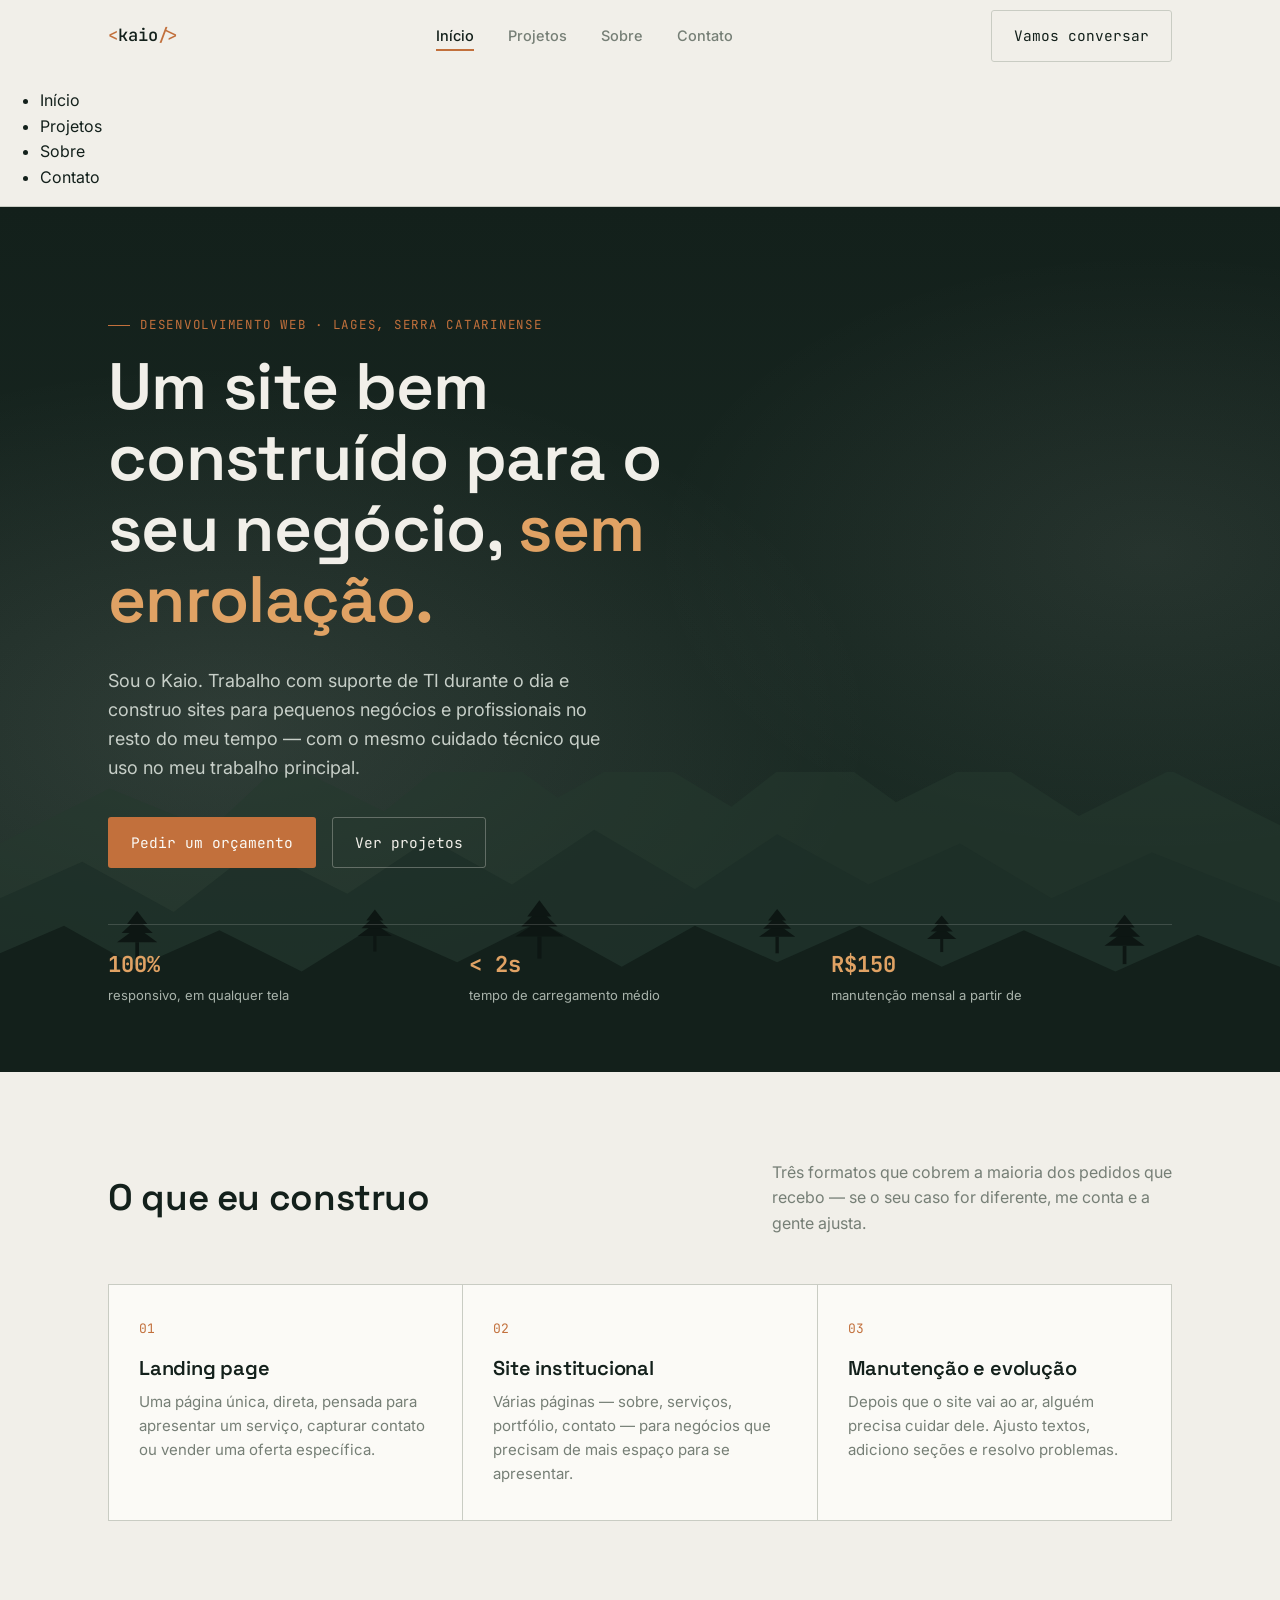
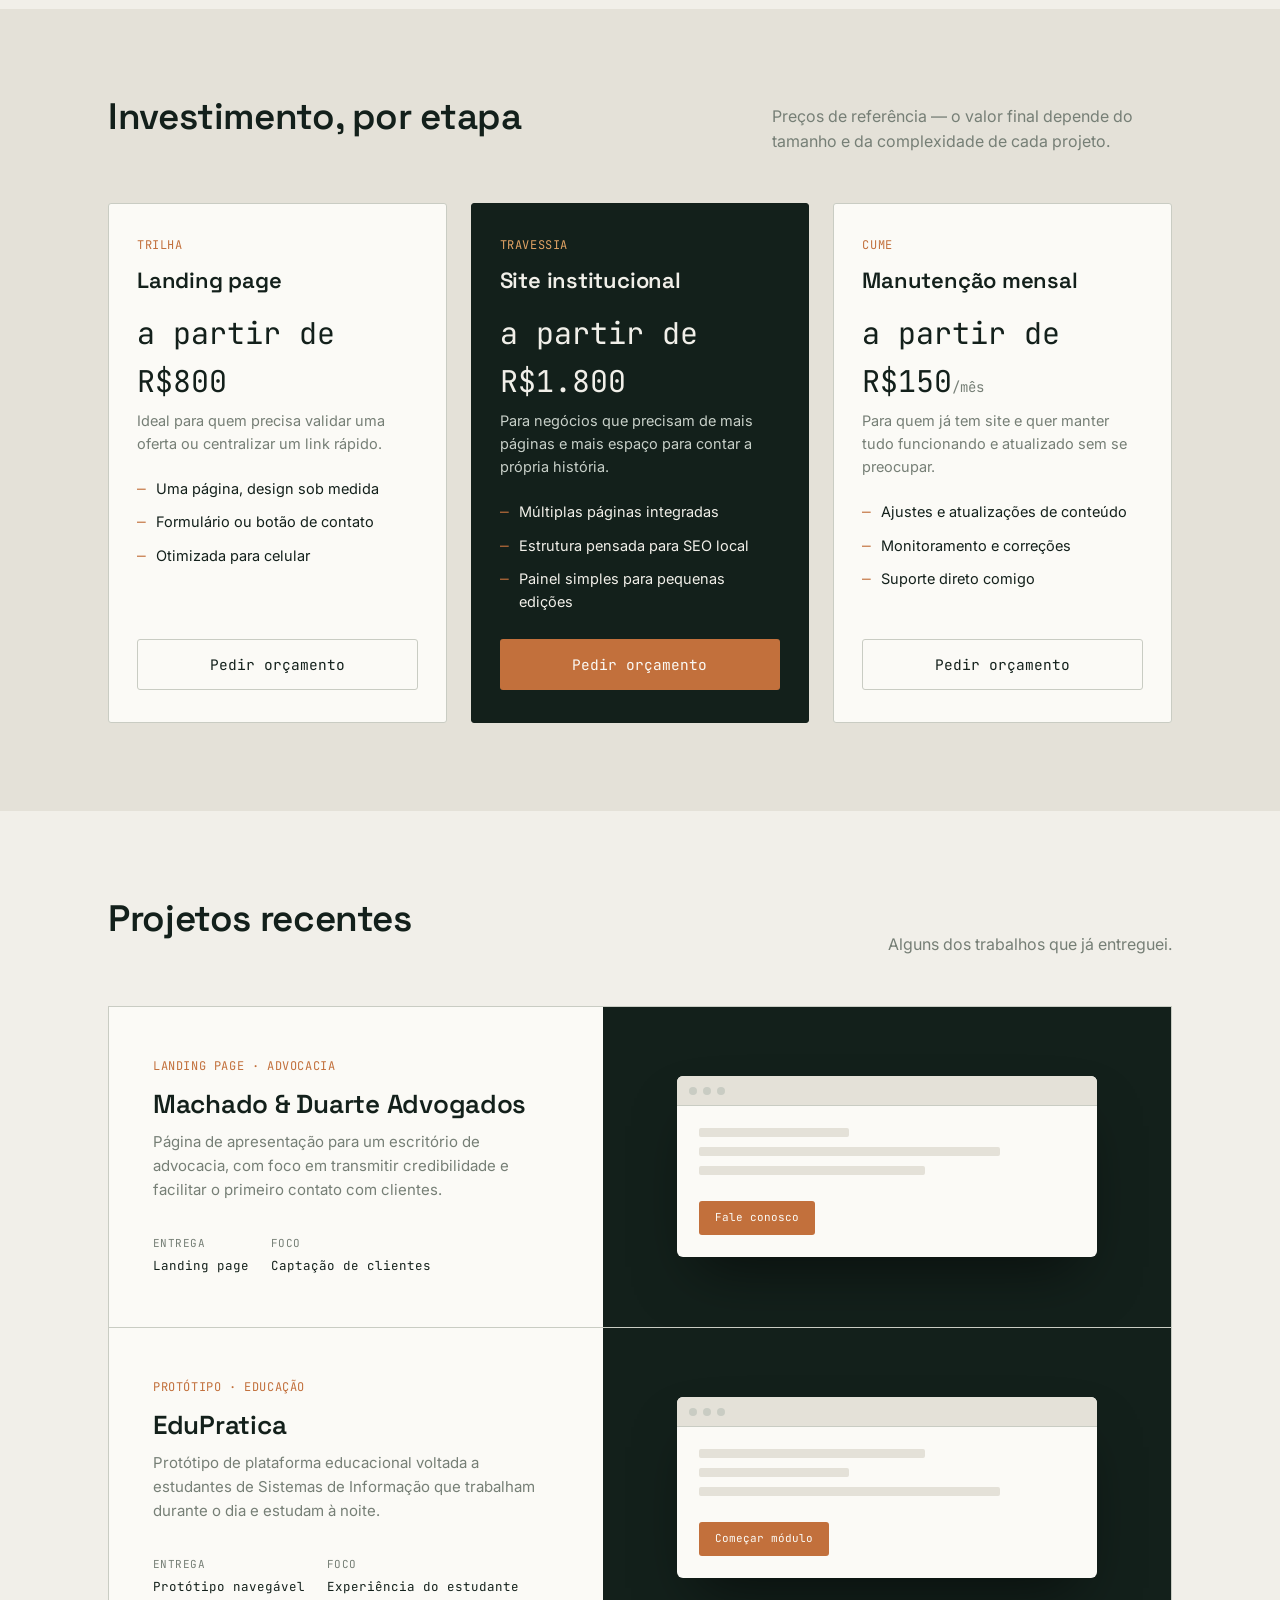
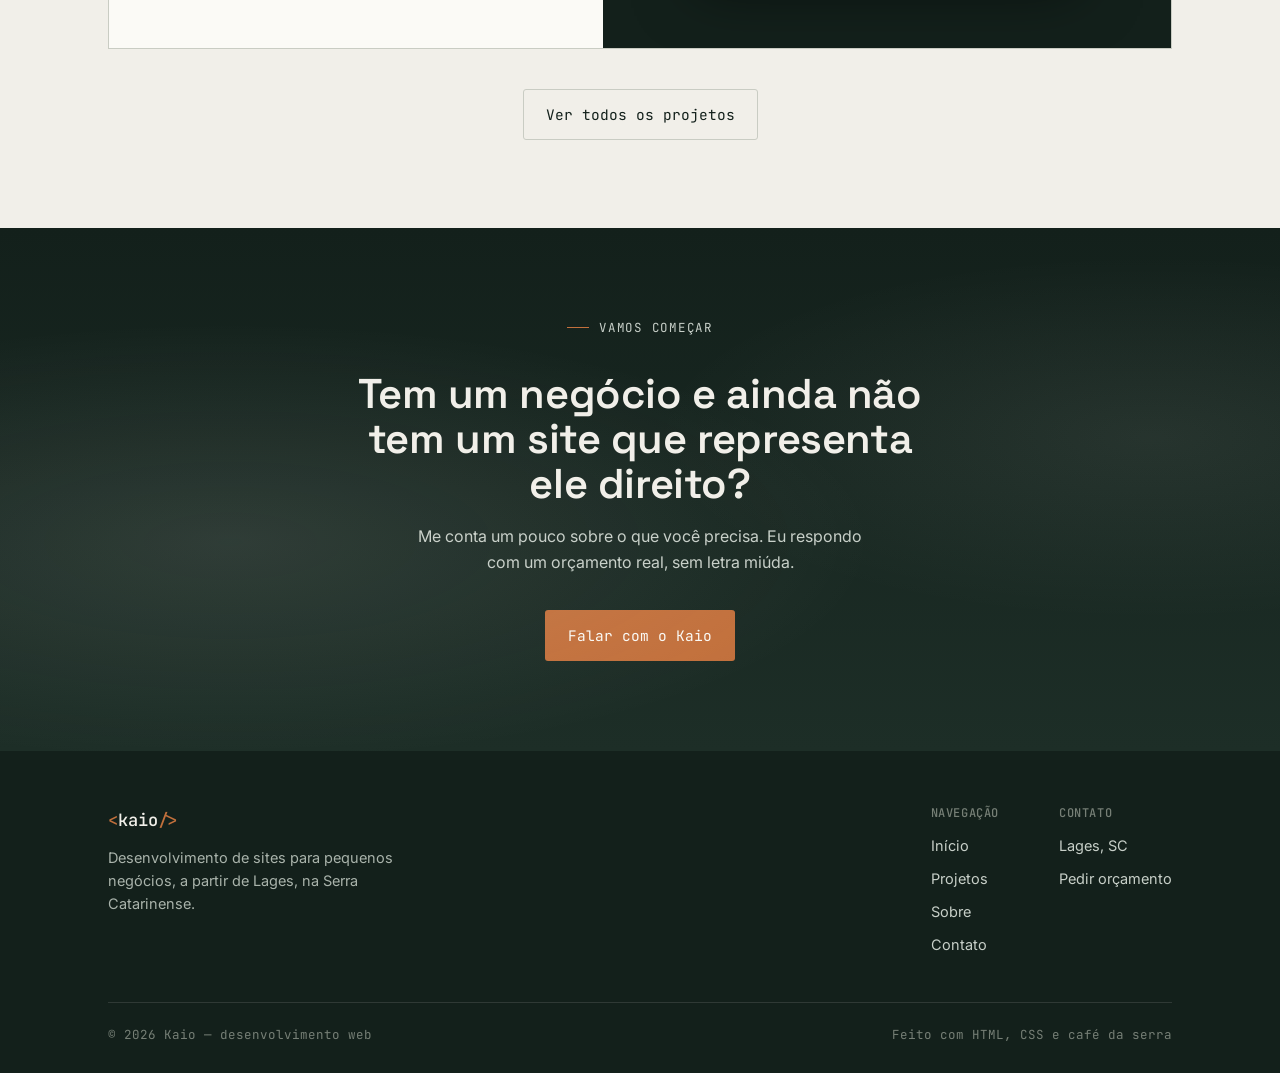
==== commit 35ed4b3f: "Criando portfolio" ====
--- a/index.html
+++ b/index.html
@@ -252,4 +252,4 @@
 
 <script src="script.js"></script>
 </body>
-</html>+</html>
--- a/style.css
+++ b/style.css
@@ -1,204 +1,704 @@
-/* Reset e Estilos Gerais */
-* {
-    margin: 0;
-    padding: 0;
-    box-sizing: border-box;
-}
-
-body {
-    font-family: system-ui, -apple-system, BlinkMacSystemFont, 'Segoe UI', Roboto, sans-serif;
-    background-color: #0f172a;
-    color: #f8fafc;
-    line-height: 1.6;
-}
-
-/* Header & Navegação */
-header {
-    background-color: #1e293b;
-    padding: 1rem 2rem;
-    position: fixed;
-    width: 100%;
-    top: 0;
-    z-index: 100;
-    box-shadow: 0 4px 6px -1px rgba(0, 0, 0, 0.3);
-}
-
-.nav-container {
-    display: flex;
-    justify-content: space-between;
-    align-items: center;
-    max-width: 1100px;
-    margin: 0 auto;
-}
-
-.logo {
-    font-size: 1.4rem;
-    font-weight: bold;
-    color: #ffffff;
-    text-decoration: none;
-}
-
-.logo span {
-    color: #38bdf8;
-}
-
-.nav-links {
-    display: flex;
-    list-style: none;
-    gap: 1.5rem;
-}
-
-.nav-links a {
-    color: #94a3b8;
-    text-decoration: none;
-    transition: color 0.3s;
-}
-
-.nav-links a:hover {
-    color: #38bdf8;
-}
-
-/* Hero Section */
-.hero {
-    height: 90vh;
-    display: flex;
-    flex-direction: column;
-    justify-content: center;
-    align-items: center;
-    text-align: center;
-    padding: 0 1rem;
-}
-
-.hero h1 {
-    font-size: 2.8rem;
-    margin-bottom: 1rem;
-}
-
-.highlight {
-    color: #38bdf8;
-}
-
-.hero p {
-    font-size: 1.2rem;
-    color: #94a3b8;
-    max-width: 600px;
-    margin-bottom: 2rem;
-}
-
-.btn {
-    background-color: #38bdf8;
-    color: #0f172a;
-    padding: 0.8rem 1.8rem;
-    border-radius: 6px;
-    text-decoration: none;
-    font-weight: bold;
-    border: none;
-    cursor: pointer;
-    transition: background-color 0.3s, transform 0.2s;
-}
-
-.btn:hover {
-    background-color: #0284c7;
-    color: #ffffff;
-    transform: translateY(-2px);
-}
-
-/* Seções Principais */
-.section {
-    max-width: 1100px;
-    margin: 5rem auto;
-    padding: 0 1.5rem;
-}
-
-.section h2 {
-    font-size: 2rem;
-    margin-bottom: 1.5rem;
-    border-left: 4px solid #38bdf8;
-    padding-left: 0.8rem;
-}
-
-.sobre-texto {
-    color: #cbd5e1;
-    font-size: 1.1rem;
-    max-width: 800px;
-}
-
-/* Grid de Projetos */
-.grid-projetos {
-    display: grid;
-    grid-template-columns: repeat(auto-fit, minmax(300px, 1fr));
-    gap: 1.5rem;
-    margin-top: 2rem;
-}
-
-.card {
-    background-color: #1e293b;
-    padding: 1.8rem;
-    border-radius: 8px;
-    border: 1px solid #334155;
-    display: flex;
-    flex-direction: column;
-    justify-content: space-between;
-    transition: transform 0.3s, border-color 0.3s;
-}
-
-.card:hover {
-    transform: translateY(-5px);
-    border-color: #38bdf8;
-}
-
-.card h3 {
-    color: #38bdf8;
-    margin-bottom: 0.8rem;
-}
-
-.card p {
-    color: #94a3b8;
-    margin-bottom: 1.2rem;
-}
-
-.tags {
-    margin-bottom: 1.2rem;
-}
-
-.tags span {
-    background-color: #334155;
-    color: #e2e8f0;
-    font-size: 0.8rem;
-    padding: 0.25rem 0.6rem;
-    border-radius: 4px;
-    margin-right: 0.4rem;
-}
-
-.btn-card {
-    color: #38bdf8;
-    text-decoration: none;
-    font-weight: bold;
-}
-
-.btn-card:hover {
-    text-decoration: underline;
-}
-
-/* Form de Contato */
-form {
-    display: flex;
-    flex-direction: column;
-    gap: 1rem;
-    max-width: 500px;
-    margin-top: 1.5rem;
-}
-
-input, textarea {
-    padding: 0.8rem;
-    border-radius: 6px;
-    border: 1px solid #334155;
-    background-color: #1e293b;
-    color: #ffffff;
-    font-size: 1rem;
-}
-
-input:focus, textarea:focus {
-    outline: none;
-    border-color: #38bdf8;
-}+/* ==========================================================================
+   Kaio — portfólio de desenvolvimento web
+   Identidade: Serra Catarinense — araucárias, neblina, pedra, frio — lida
+   através de uma lente técnica (terminal, mono, precisão).
+   ========================================================================== */
+
+@import url('https://fonts.googleapis.com/css2?family=Space+Grotesk:wght@400;500;600;700&family=Inter:wght@400;500;600&family=JetBrains+Mono:wght@400;500&display=swap');
+
+:root{
+  /* cor — neblina fria, pedra, araucária, brasa */
+  --fog:        #F1EFE9;
+  --fog-dim:    #E4E1D8;
+  --pine:       #13201B;
+  --pine-mid:   #1D2E27;
+  --pine-soft:  #26392F;
+  --araucaria:  #3F5B4C;
+  --stone:      #767F76;
+  --stone-line: #C9CCC3;
+  --ember:      #C2703C;
+  --ember-soft: #E0A264;
+  --paper:      #FBFAF6;
+
+  --font-display: 'Space Grotesk', sans-serif;
+  --font-body: 'Inter', sans-serif;
+  --font-mono: 'JetBrains Mono', monospace;
+
+  --container: 1120px;
+  --radius: 3px;
+
+  --ease: cubic-bezier(.4,0,.2,1);
+}
+
+*{ box-sizing: border-box; }
+html{ scroll-behavior: smooth; }
+
+@media (prefers-reduced-motion: reduce){
+  html{ scroll-behavior: auto; }
+  *{ animation-duration: 0.001ms !important; animation-iteration-count: 1 !important; transition-duration: 0.001ms !important; }
+}
+
+body{
+  margin: 0;
+  background: var(--fog);
+  color: var(--pine);
+  font-family: var(--font-body);
+  font-size: 16px;
+  line-height: 1.6;
+  -webkit-font-smoothing: antialiased;
+}
+
+img,svg{ max-width: 100%; display: block; }
+
+a{ color: inherit; text-decoration: none; }
+
+h1,h2,h3,h4{
+  font-family: var(--font-display);
+  font-weight: 600;
+  line-height: 1.08;
+  margin: 0 0 .5em;
+  letter-spacing: -0.01em;
+}
+
+p{ margin: 0 0 1em; color: var(--pine); }
+
+.container{
+  max-width: var(--container);
+  margin: 0 auto;
+  padding: 0 28px;
+}
+
+.eyebrow{
+  font-family: var(--font-mono);
+  font-size: 12.5px;
+  letter-spacing: .06em;
+  text-transform: uppercase;
+  color: var(--ember);
+  display: flex;
+  align-items: center;
+  gap: 10px;
+  margin-bottom: 16px;
+}
+.eyebrow::before{
+  content: '';
+  width: 22px;
+  height: 1px;
+  background: var(--ember);
+  display: inline-block;
+}
+
+:focus-visible{
+  outline: 2px solid var(--ember);
+  outline-offset: 3px;
+}
+
+/* ---------- botões ---------- */
+.btn{
+  display: inline-flex;
+  align-items: center;
+  gap: 10px;
+  font-family: var(--font-mono);
+  font-size: 14.5px;
+  padding: 13px 22px;
+  border-radius: var(--radius);
+  border: 1px solid transparent;
+  cursor: pointer;
+  transition: all .2s var(--ease);
+  white-space: nowrap;
+}
+.btn-primary{
+  background: var(--ember);
+  color: var(--paper);
+}
+.btn-primary:hover{
+  background: var(--ember-soft);
+  transform: translateY(-1px);
+}
+.btn-ghost{
+  background: transparent;
+  border-color: var(--stone-line);
+  color: var(--pine);
+}
+.btn-ghost:hover{
+  border-color: var(--pine);
+  background: var(--fog-dim);
+}
+.btn-on-dark{
+  border-color: rgba(241,239,233,.3);
+  color: var(--fog);
+}
+.btn-on-dark:hover{
+  border-color: var(--fog);
+  background: rgba(241,239,233,.08);
+}
+
+/* ==========================================================================
+   Header / navegação
+   ========================================================================== */
+.site-header{
+  position: sticky;
+  top: 0;
+  z-index: 100;
+  background: rgba(241,239,233,.86);
+  backdrop-filter: blur(10px);
+  border-bottom: 1px solid var(--stone-line);
+}
+.nav{
+  display: flex;
+  align-items: center;
+  justify-content: space-between;
+  height: 72px;
+}
+.logo{
+  font-family: var(--font-mono);
+  font-size: 17px;
+  font-weight: 500;
+  color: var(--pine);
+}
+.logo .brk{ color: var(--ember); }
+
+.nav-links{
+  display: flex;
+  align-items: center;
+  gap: 34px;
+  list-style: none;
+  margin: 0; padding: 0;
+}
+.nav-links a{
+  font-size: 14.5px;
+  font-weight: 500;
+  color: var(--stone);
+  position: relative;
+  padding: 4px 0;
+  transition: color .2s var(--ease);
+}
+.nav-links a:hover, .nav-links a.active{ color: var(--pine); }
+.nav-links a.active::after{
+  content:'';
+  position: absolute;
+  left:0; right:0; bottom:-3px;
+  height: 2px;
+  background: var(--ember);
+}
+.nav-cta{ display:flex; align-items:center; gap: 18px; }
+
+.nav-toggle{
+  display: none;
+  width: 40px; height: 40px;
+  border: 1px solid var(--stone-line);
+  border-radius: var(--radius);
+  background: transparent;
+  cursor: pointer;
+  position: relative;
+}
+.nav-toggle span, .nav-toggle span::before, .nav-toggle span::after{
+  content:'';
+  position: absolute;
+  left: 10px; right: 10px;
+  height: 1.5px;
+  background: var(--pine);
+  transition: transform .25s var(--ease), opacity .25s var(--ease);
+}
+.nav-toggle span{ top: 19px; }
+.nav-toggle span::before{ top: -6px; }
+.nav-toggle span::after{ top: 6px; }
+.nav-toggle.is-open span{ background: transparent; }
+.nav-toggle.is-open span::before{ transform: translateY(6px) rotate(45deg); }
+.nav-toggle.is-open span::after{ transform: translateY(-6px) rotate(-45deg); }
+
+/* ==========================================================================
+   Ridge — silhueta de araucárias (elemento-assinatura)
+   ========================================================================== */
+.ridge-wrap{
+  position: relative;
+  overflow: hidden;
+  background: linear-gradient(180deg, var(--pine) 0%, var(--pine-mid) 100%);
+}
+.ridge-wrap svg{ width: 100%; height: auto; display:block; }
+.ridge-svg{
+  position: absolute;
+  left: 0; right: 0; bottom: 0;
+  z-index: 1;
+  pointer-events: none;
+  line-height: 0;
+  height: 300px;
+  overflow: hidden;
+}
+.ridge-svg svg{ width: 100%; height: 100%; display: block; }
+.page-banner .ridge-svg{ height: 200px; }
+@media (max-width: 880px){
+  .ridge-svg{ height: 200px; }
+  .page-banner .ridge-svg{ height: 150px; }
+}
+.fog-layer{
+  position: absolute;
+  inset: 0;
+  background: linear-gradient(180deg, transparent 40%, rgba(241,239,233,.06) 100%);
+  pointer-events: none;
+}
+.mist{
+  position: absolute;
+  width: 160%;
+  height: 100%;
+  top: 0; left: -30%;
+  background: radial-gradient(ellipse 45% 60% at 30% 60%, rgba(241,239,233,.10), transparent 70%),
+              radial-gradient(ellipse 35% 50% at 75% 40%, rgba(241,239,233,.07), transparent 70%);
+  animation: drift 34s linear infinite;
+  pointer-events: none;
+}
+@keyframes drift{
+  0%{ transform: translateX(0); }
+  100%{ transform: translateX(18%); }
+}
+
+/* ==========================================================================
+   Hero
+   ========================================================================== */
+.hero{
+  position: relative;
+  color: var(--fog);
+  padding: 108px 0 0;
+}
+.hero-inner{
+  position: relative;
+  z-index: 2;
+  padding-bottom: 64px;
+}
+.hero h1{
+  font-size: clamp(2.4rem, 5.4vw, 4.1rem);
+  max-width: 15ch;
+  color: var(--fog);
+}
+.hero h1 em{
+  font-style: normal;
+  color: var(--ember-soft);
+}
+.hero-sub{
+  font-size: 18px;
+  color: #C7CFC8;
+  max-width: 46ch;
+  margin: 20px 0 34px;
+}
+.hero-actions{ display:flex; gap: 16px; flex-wrap: wrap; margin-bottom: 56px; }
+
+.hero-stats{
+  display: grid;
+  grid-template-columns: repeat(3,1fr);
+  border-top: 1px solid rgba(241,239,233,.16);
+  padding-top: 22px;
+  gap: 20px;
+}
+.hero-stats .stat b{
+  display:block;
+  font-family: var(--font-mono);
+  font-size: 22px;
+  color: var(--ember-soft);
+}
+.hero-stats .stat span{
+  font-size: 13px;
+  color: #A9B3AB;
+}
+
+/* pequeno ridge usado no topo de páginas internas */
+.page-banner{
+  padding: 64px 0 40px;
+  color: var(--fog);
+}
+.page-banner h1{ color: var(--fog); font-size: clamp(2rem,4vw,2.8rem); }
+.page-banner p{ color: #C7CFC8; max-width: 56ch; font-size: 17px; }
+
+/* ==========================================================================
+   Seções gerais
+   ========================================================================== */
+section{ padding: 88px 0; }
+.section-head{
+  display:flex;
+  justify-content: space-between;
+  align-items: flex-end;
+  gap: 24px;
+  margin-bottom: 48px;
+  flex-wrap: wrap;
+}
+.section-head h2{ font-size: clamp(1.7rem,3vw,2.3rem); max-width: 18ch; }
+.section-head p{ color: var(--stone); max-width: 40ch; margin:0; }
+
+.on-fog-dim{ background: var(--fog-dim); }
+.on-pine{ background: var(--pine); color: var(--fog); }
+.on-pine h2, .on-pine h3{ color: var(--fog); }
+.on-pine p{ color: #C7CFC8; }
+
+/* ---------- grid de serviços ---------- */
+.services{
+  display: grid;
+  grid-template-columns: repeat(3, 1fr);
+  gap: 1px;
+  background: var(--stone-line);
+  border: 1px solid var(--stone-line);
+}
+.service-card{
+  background: var(--paper);
+  padding: 34px 30px;
+}
+.service-card .num{
+  font-family: var(--font-mono);
+  color: var(--ember);
+  font-size: 13px;
+  margin-bottom: 18px;
+  display: block;
+}
+.service-card h3{ font-size: 20px; margin-bottom: 10px; }
+.service-card p{ color: var(--stone); font-size: 15px; margin-bottom: 0; }
+
+/* ---------- trilha de preços ---------- */
+.trail{
+  display: grid;
+  grid-template-columns: repeat(3, 1fr);
+  gap: 24px;
+}
+.trail-tier{
+  border: 1px solid var(--stone-line);
+  background: var(--paper);
+  padding: 32px 28px;
+  border-radius: var(--radius);
+  position: relative;
+  display: flex;
+  flex-direction: column;
+}
+.trail-tier.is-featured{
+  border-color: var(--pine);
+  background: var(--pine);
+  color: var(--fog);
+}
+.trail-tier.is-featured p, .trail-tier.is-featured .trail-desc{ color: #C7CFC8; }
+.trail-mark{
+  font-family: var(--font-mono);
+  font-size: 12px;
+  letter-spacing: .05em;
+  text-transform: uppercase;
+  color: var(--ember);
+  margin-bottom: 14px;
+}
+.trail-tier.is-featured .trail-mark{ color: var(--ember-soft); }
+.trail-tier h3{ font-size: 22px; margin-bottom: 6px; }
+.trail-price{
+  font-family: var(--font-mono);
+  font-size: 30px;
+  margin: 10px 0 4px;
+}
+.trail-price span{ font-size: 14px; color: var(--stone); font-weight: 400;}
+.trail-tier.is-featured .trail-price span{ color: #A9B3AB; }
+.trail-desc{ color: var(--stone); font-size: 14.5px; margin-bottom: 22px; }
+.trail-list{
+  list-style: none;
+  padding: 0; margin: 0 0 26px;
+  display: flex; flex-direction: column; gap: 10px;
+  font-size: 14.5px;
+}
+.trail-list li{ display:flex; gap: 10px; align-items: baseline; }
+.trail-list li::before{
+  content: '—';
+  color: var(--ember);
+  font-family: var(--font-mono);
+}
+.trail-tier .btn{ margin-top: auto; justify-content: center; }
+
+/* ---------- portfólio ---------- */
+.case-list{ display:flex; flex-direction: column; gap: 1px; background: var(--stone-line); border: 1px solid var(--stone-line); }
+.case{
+  background: var(--paper);
+  display: grid;
+  grid-template-columns: 1fr 1.15fr;
+  gap: 0;
+}
+.case-info{ padding: 44px; display:flex; flex-direction: column; justify-content: center; }
+.case-tag{
+  font-family: var(--font-mono);
+  font-size: 12px;
+  color: var(--ember);
+  text-transform: uppercase;
+  letter-spacing: .05em;
+  margin-bottom: 14px;
+}
+.case-info h3{ font-size: 26px; margin-bottom: 12px; }
+.case-info p{ color: var(--stone); font-size: 15px; }
+.case-meta{
+  display:flex; gap: 22px; margin-top: 18px; flex-wrap: wrap;
+  font-family: var(--font-mono); font-size: 12.5px; color: var(--pine);
+}
+.case-meta div span{ display:block; color: var(--stone); font-size: 11px; margin-bottom: 3px; text-transform: uppercase; letter-spacing:.04em;}
+.case-visual{
+  background: var(--pine);
+  position: relative;
+  min-height: 320px;
+  display:flex;
+  align-items:center;
+  justify-content:center;
+  padding: 30px;
+  overflow: hidden;
+}
+
+/* mockup genérico em CSS puro (sem imagens externas) */
+.mock-browser{
+  width: 100%;
+  max-width: 420px;
+  background: var(--paper);
+  border-radius: 6px;
+  overflow: hidden;
+  box-shadow: 0 30px 60px -20px rgba(0,0,0,.55);
+}
+.mock-bar{
+  height: 30px;
+  background: var(--fog-dim);
+  display:flex;
+  align-items:center;
+  gap:6px;
+  padding: 0 12px;
+  border-bottom: 1px solid var(--stone-line);
+}
+.mock-bar i{ width:8px; height:8px; border-radius:50%; background: var(--stone-line); display:block; }
+.mock-body{ padding: 22px; }
+.mock-line{ height: 9px; border-radius: 2px; background: var(--fog-dim); margin-bottom: 10px; }
+.mock-line.w60{ width: 60%; }
+.mock-line.w40{ width: 40%; }
+.mock-line.w80{ width: 80%; }
+.mock-btn{
+  margin-top: 16px;
+  display:inline-block;
+  padding: 8px 16px;
+  background: var(--ember);
+  border-radius: 3px;
+  font-family: var(--font-mono);
+  font-size: 11px;
+  color: var(--paper);
+}
+
+/* ---------- FAQ / accordion ---------- */
+.faq-item{
+  border-bottom: 1px solid var(--stone-line);
+}
+.faq-q{
+  width: 100%;
+  text-align: left;
+  background: none;
+  border: none;
+  padding: 22px 0;
+  font-family: var(--font-display);
+  font-size: 17px;
+  color: var(--pine);
+  display:flex;
+  justify-content: space-between;
+  align-items:center;
+  cursor: pointer;
+  gap: 20px;
+}
+.faq-q .plus{
+  font-family: var(--font-mono);
+  color: var(--ember);
+  font-size: 20px;
+  transition: transform .25s var(--ease);
+  flex-shrink: 0;
+}
+.faq-item.is-open .plus{ transform: rotate(45deg); }
+.faq-a{
+  max-height: 0;
+  overflow: hidden;
+  transition: max-height .3s var(--ease);
+}
+.faq-a p{ padding-bottom: 20px; color: var(--stone); max-width: 60ch; }
+
+/* ---------- CTA final ---------- */
+.cta-block{
+  text-align: center;
+  padding: 90px 0;
+}
+.cta-block h2{ font-size: clamp(1.8rem,4vw,2.6rem); max-width: 22ch; margin: 0 auto 18px; }
+.cta-block p{ color: #C7CFC8; max-width: 46ch; margin: 0 auto 34px; }
+.cta-block .hero-actions{ justify-content: center; margin-bottom: 0; }
+
+/* ---------- footer ---------- */
+footer{
+  background: var(--pine);
+  color: #A9B3AB;
+  padding: 56px 0 28px;
+}
+.footer-top{
+  display:flex;
+  justify-content: space-between;
+  flex-wrap: wrap;
+  gap: 40px;
+  padding-bottom: 36px;
+  border-bottom: 1px solid rgba(241,239,233,.12);
+  margin-bottom: 22px;
+}
+.footer-brand .logo{ color: var(--fog); }
+.footer-brand p{ color: #A9B3AB; max-width: 34ch; margin-top: 12px; font-size: 14.5px; }
+.footer-cols{ display:flex; gap: 60px; flex-wrap: wrap; }
+.footer-col h4{
+  font-family: var(--font-mono);
+  font-size: 12px;
+  text-transform: uppercase;
+  letter-spacing: .05em;
+  color: var(--stone);
+  margin-bottom: 14px;
+  font-weight: 500;
+}
+.footer-col a, .footer-col span{
+  display:block;
+  font-size: 14.5px;
+  color: #C7CFC8;
+  margin-bottom: 10px;
+}
+.footer-col a:hover{ color: var(--ember-soft); }
+.footer-bottom{
+  display:flex; justify-content: space-between; flex-wrap: wrap; gap: 10px;
+  font-family: var(--font-mono);
+  font-size: 12.5px;
+  color: var(--stone);
+}
+
+/* ==========================================================================
+   Sobre — page specific
+   ========================================================================== */
+.about-grid{
+  display: grid;
+  grid-template-columns: .9fr 1.1fr;
+  gap: 64px;
+  align-items: start;
+}
+.skill-row{
+  display:flex;
+  justify-content: space-between;
+  padding: 16px 0;
+  border-bottom: 1px solid var(--stone-line);
+  align-items: baseline;
+}
+.skill-row span:first-child{ font-weight: 500; }
+.skill-row span:last-child{ font-family: var(--font-mono); font-size: 13px; color: var(--stone); }
+
+.timeline{
+  border-left: 1px solid var(--stone-line);
+  padding-left: 28px;
+  display: flex;
+  flex-direction: column;
+  gap: 30px;
+}
+.timeline-item{ position: relative; }
+.timeline-item::before{
+  content:'';
+  position: absolute;
+  left: -33px; top: 4px;
+  width: 8px; height: 8px;
+  border-radius: 50%;
+  background: var(--ember);
+}
+.timeline-item .t-year{
+  font-family: var(--font-mono);
+  font-size: 12.5px;
+  color: var(--ember);
+  display:block;
+  margin-bottom: 4px;
+}
+.timeline-item h4{ margin: 0 0 6px; font-size: 17px; }
+.timeline-item p{ color: var(--stone); font-size: 14.5px; margin: 0; }
+
+/* ==========================================================================
+   Contato — page specific
+   ========================================================================== */
+.contact-grid{
+  display: grid;
+  grid-template-columns: 1fr 1fr;
+  gap: 64px;
+}
+.field{
+  margin-bottom: 22px;
+  display: flex;
+  flex-direction: column;
+  gap: 8px;
+}
+.field label{
+  font-family: var(--font-mono);
+  font-size: 12.5px;
+  text-transform: uppercase;
+  letter-spacing: .04em;
+  color: var(--stone);
+}
+.field input, .field textarea, .field select{
+  border: 1px solid var(--stone-line);
+  background: var(--paper);
+  padding: 13px 14px;
+  border-radius: var(--radius);
+  font-family: var(--font-body);
+  font-size: 15px;
+  color: var(--pine);
+  resize: vertical;
+}
+.field input:focus, .field textarea:focus, .field select:focus{
+  border-color: var(--ember);
+  outline: none;
+}
+.contact-info{ display: flex; flex-direction: column; gap: 26px; }
+.contact-info-item{ display:flex; gap: 16px; }
+.contact-info-item .ico{
+  width: 42px; height:42px;
+  border: 1px solid var(--stone-line);
+  border-radius: var(--radius);
+  display:flex; align-items:center; justify-content:center;
+  font-family: var(--font-mono);
+  color: var(--ember);
+  flex-shrink: 0;
+}
+.contact-info-item h4{ font-size: 15.5px; margin-bottom: 4px; }
+.contact-info-item p{ color: var(--stone); font-size: 14.5px; margin: 0; }
+.contact-info-item a{ color: var(--pine); font-weight: 500; }
+.contact-info-item a:hover{ color: var(--ember); }
+
+/* ==========================================================================
+   Utilitários / responsivo
+   ========================================================================== */
+.text-center{ text-align: center; }
+
+@media (max-width: 880px){
+  .nav-links, .nav-cta .btn-ghost{ display: none; }
+  .nav-toggle{ display: block; }
+  .nav-cta{ gap: 12px; }
+
+  .mobile-menu{
+    max-height: 0;
+    overflow: hidden;
+    transition: max-height .3s var(--ease);
+    background: var(--fog);
+    border-bottom: 1px solid var(--stone-line);
+  }
+  .mobile-menu.is-open{ max-height: 420px; }
+  .mobile-menu ul{ list-style:none; margin:0; padding: 10px 28px 24px; display:flex; flex-direction:column; }
+  .mobile-menu a{
+    padding: 14px 0;
+    border-bottom: 1px solid var(--stone-line);
+    font-family: var(--font-mono);
+    font-size: 15px;
+  }
+  .mobile-menu a:last-child{ border-bottom: none; }
+
+  .hero{ padding-top: 88px; }
+  .hero-stats{ grid-template-columns: 1fr; gap: 14px; }
+
+  .services{ grid-template-columns: 1fr; }
+  .trail{ grid-template-columns: 1fr; }
+  .case{ grid-template-columns: 1fr; }
+  .case-visual{ min-height: 240px; order: -1; }
+  .case-info{ padding: 32px 26px; }
+
+  .about-grid{ grid-template-columns: 1fr; gap: 44px; }
+  .contact-grid{ grid-template-columns: 1fr; gap: 44px; }
+
+  section{ padding: 60px 0; }
+  .footer-top{ flex-direction: column; }
+  .footer-cols{ gap: 36px; }
+}
+
+@media (max-width: 520px){
+  .container{ padding: 0 20px; }
+  .hero-actions{ flex-direction: column; align-items: stretch; }
+  .hero-actions .btn{ justify-content: center; }
+  .case-meta{ gap: 16px; }
+}
